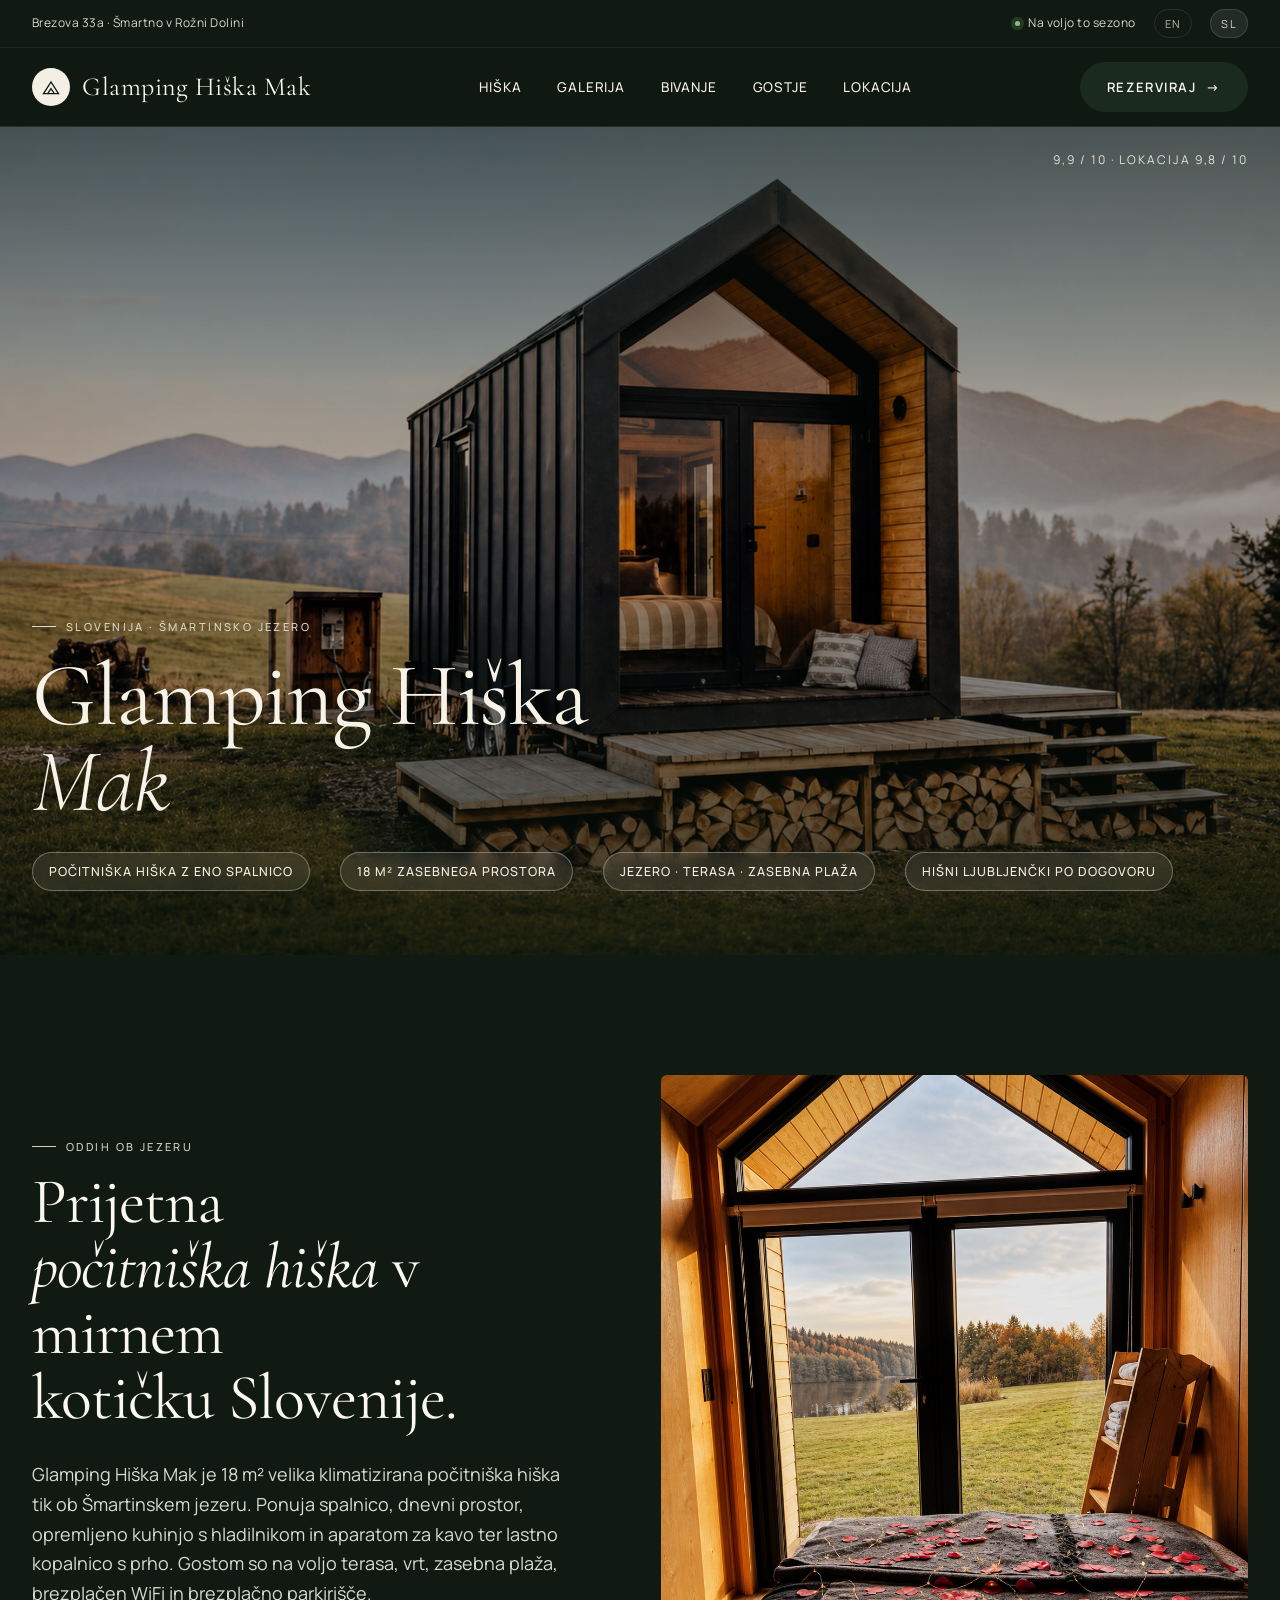
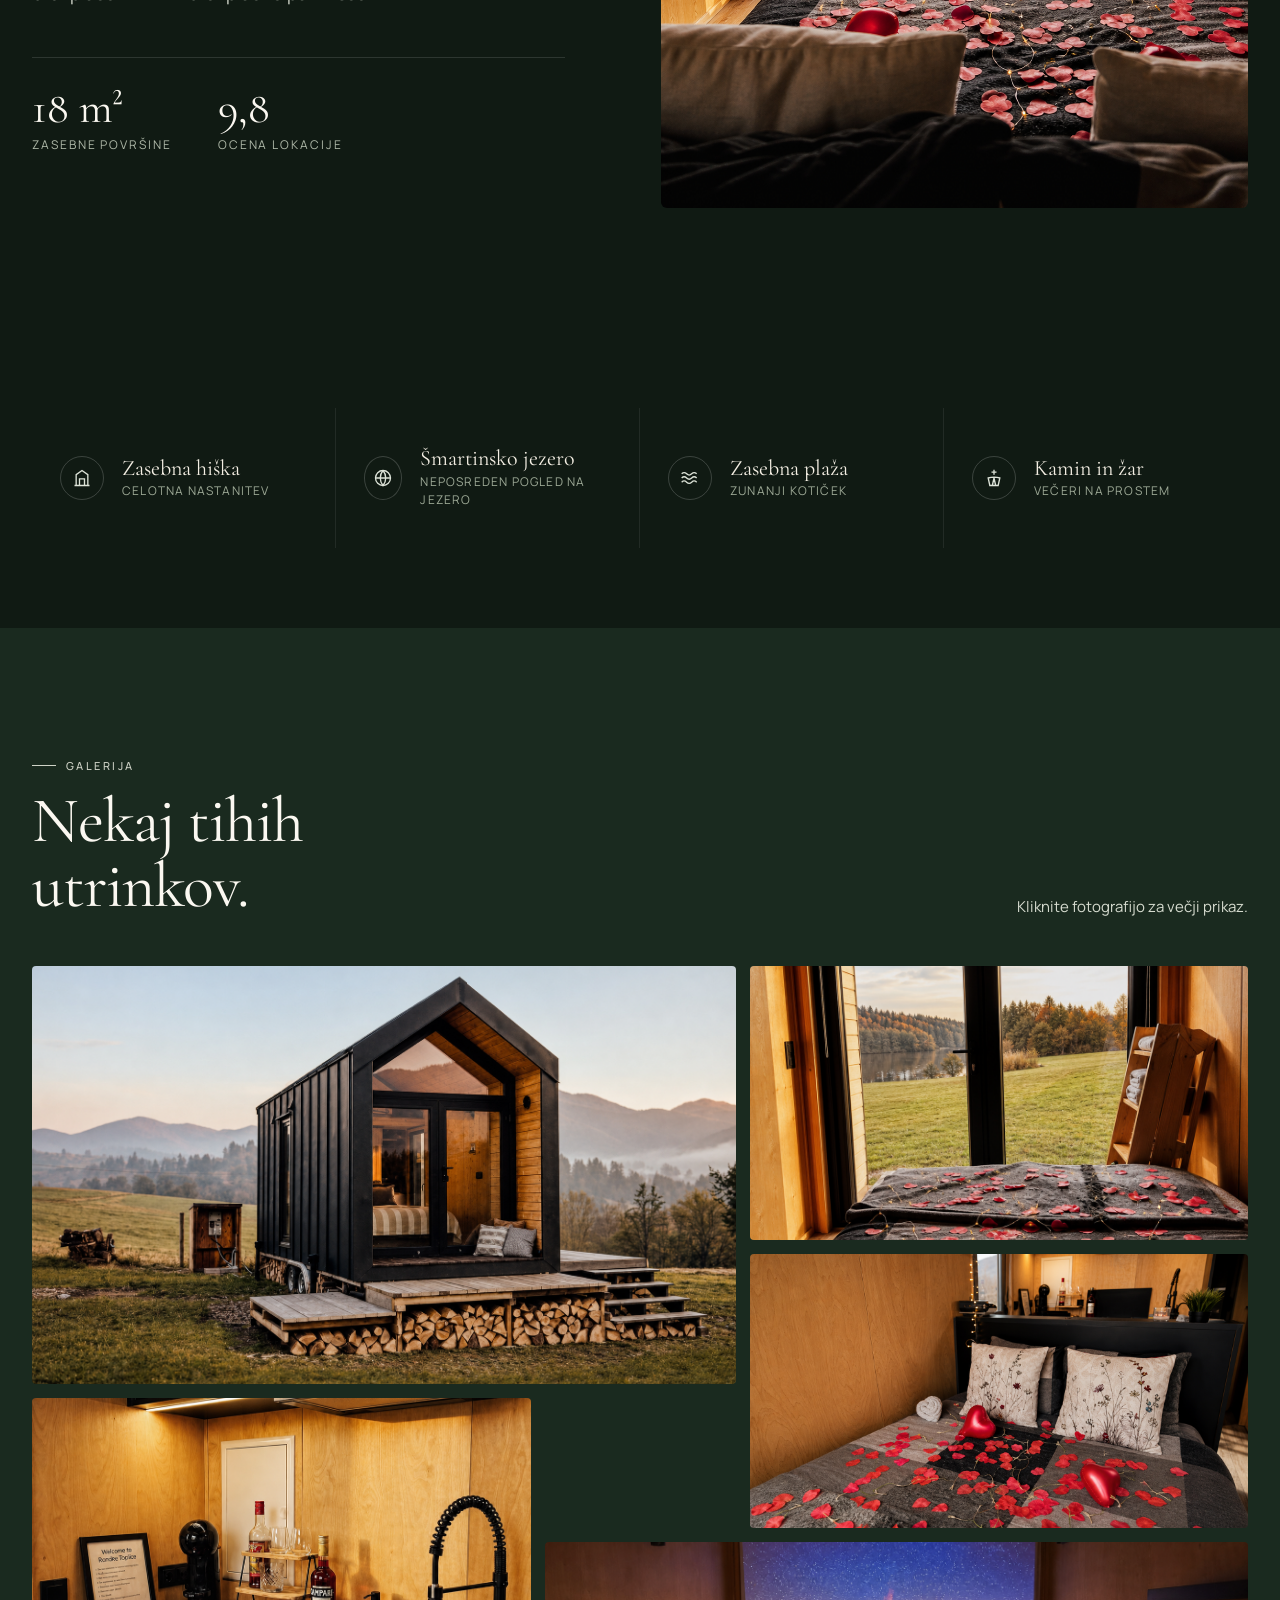
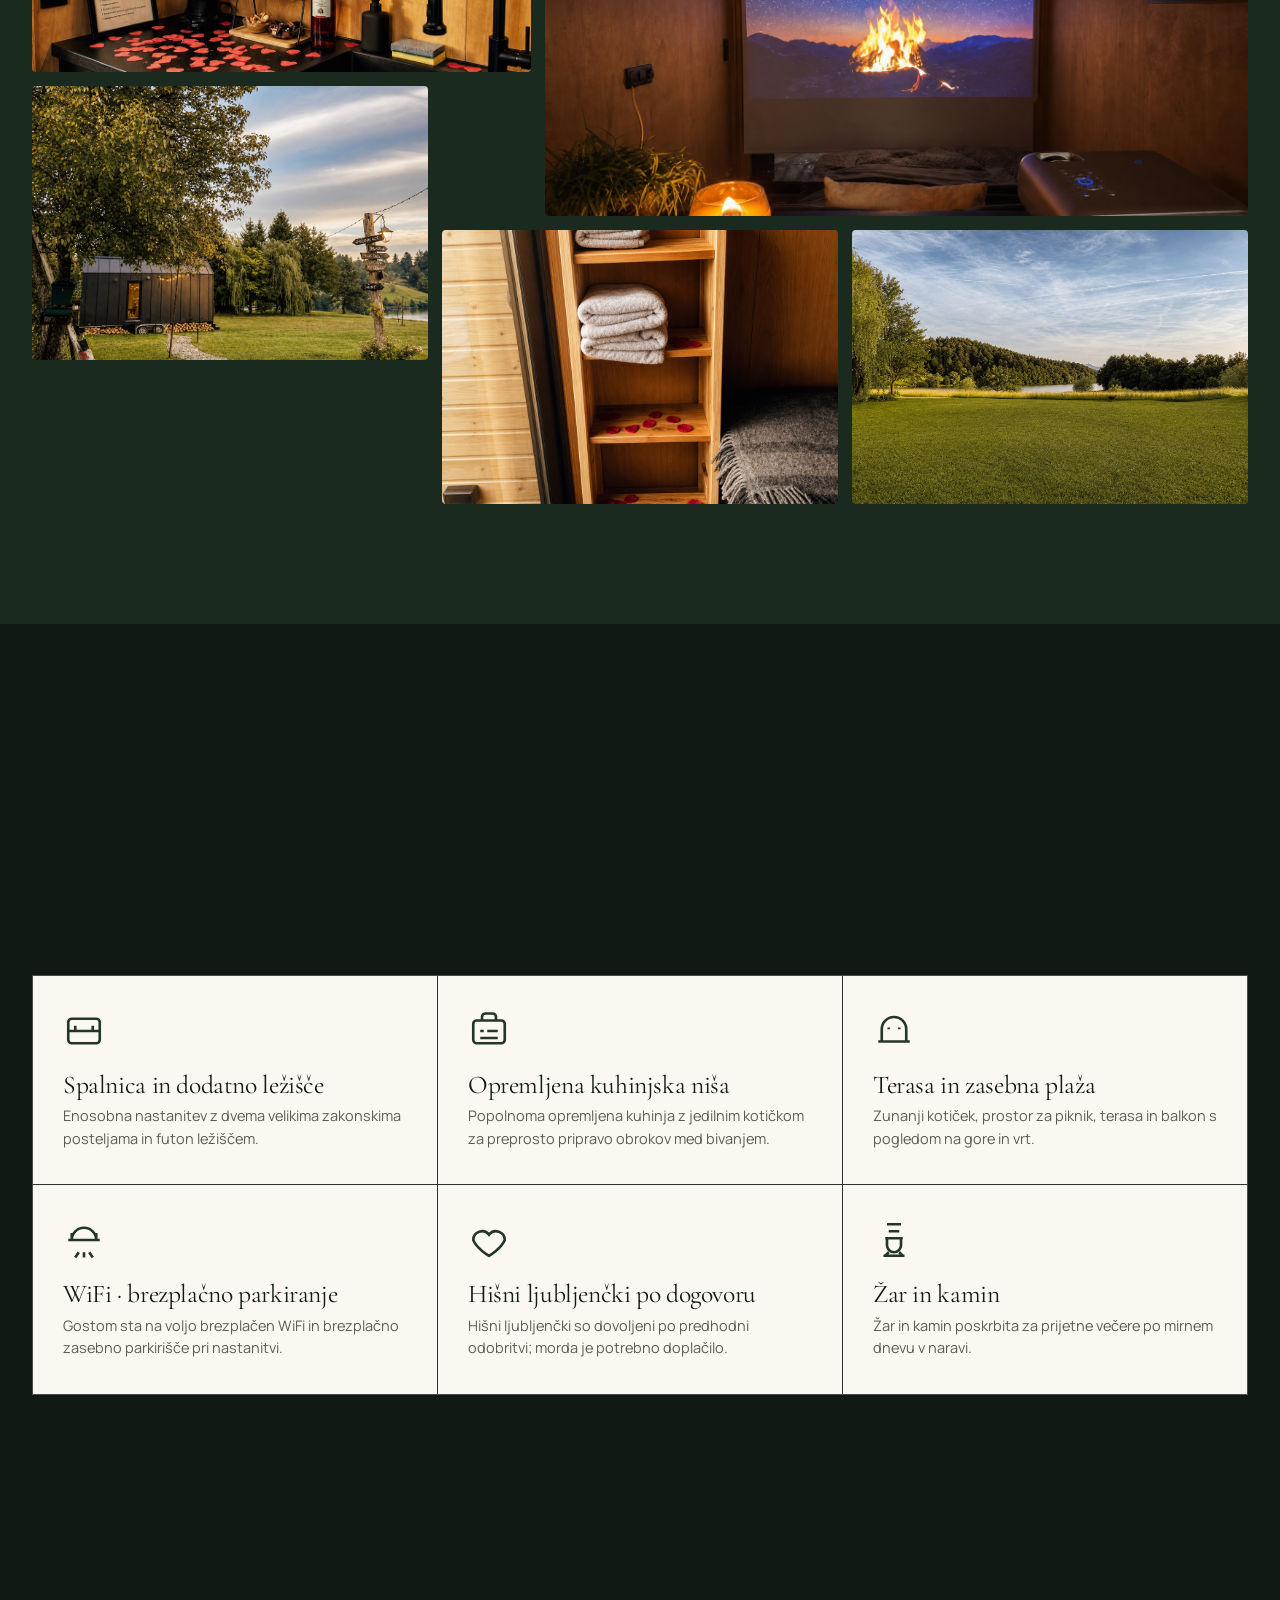
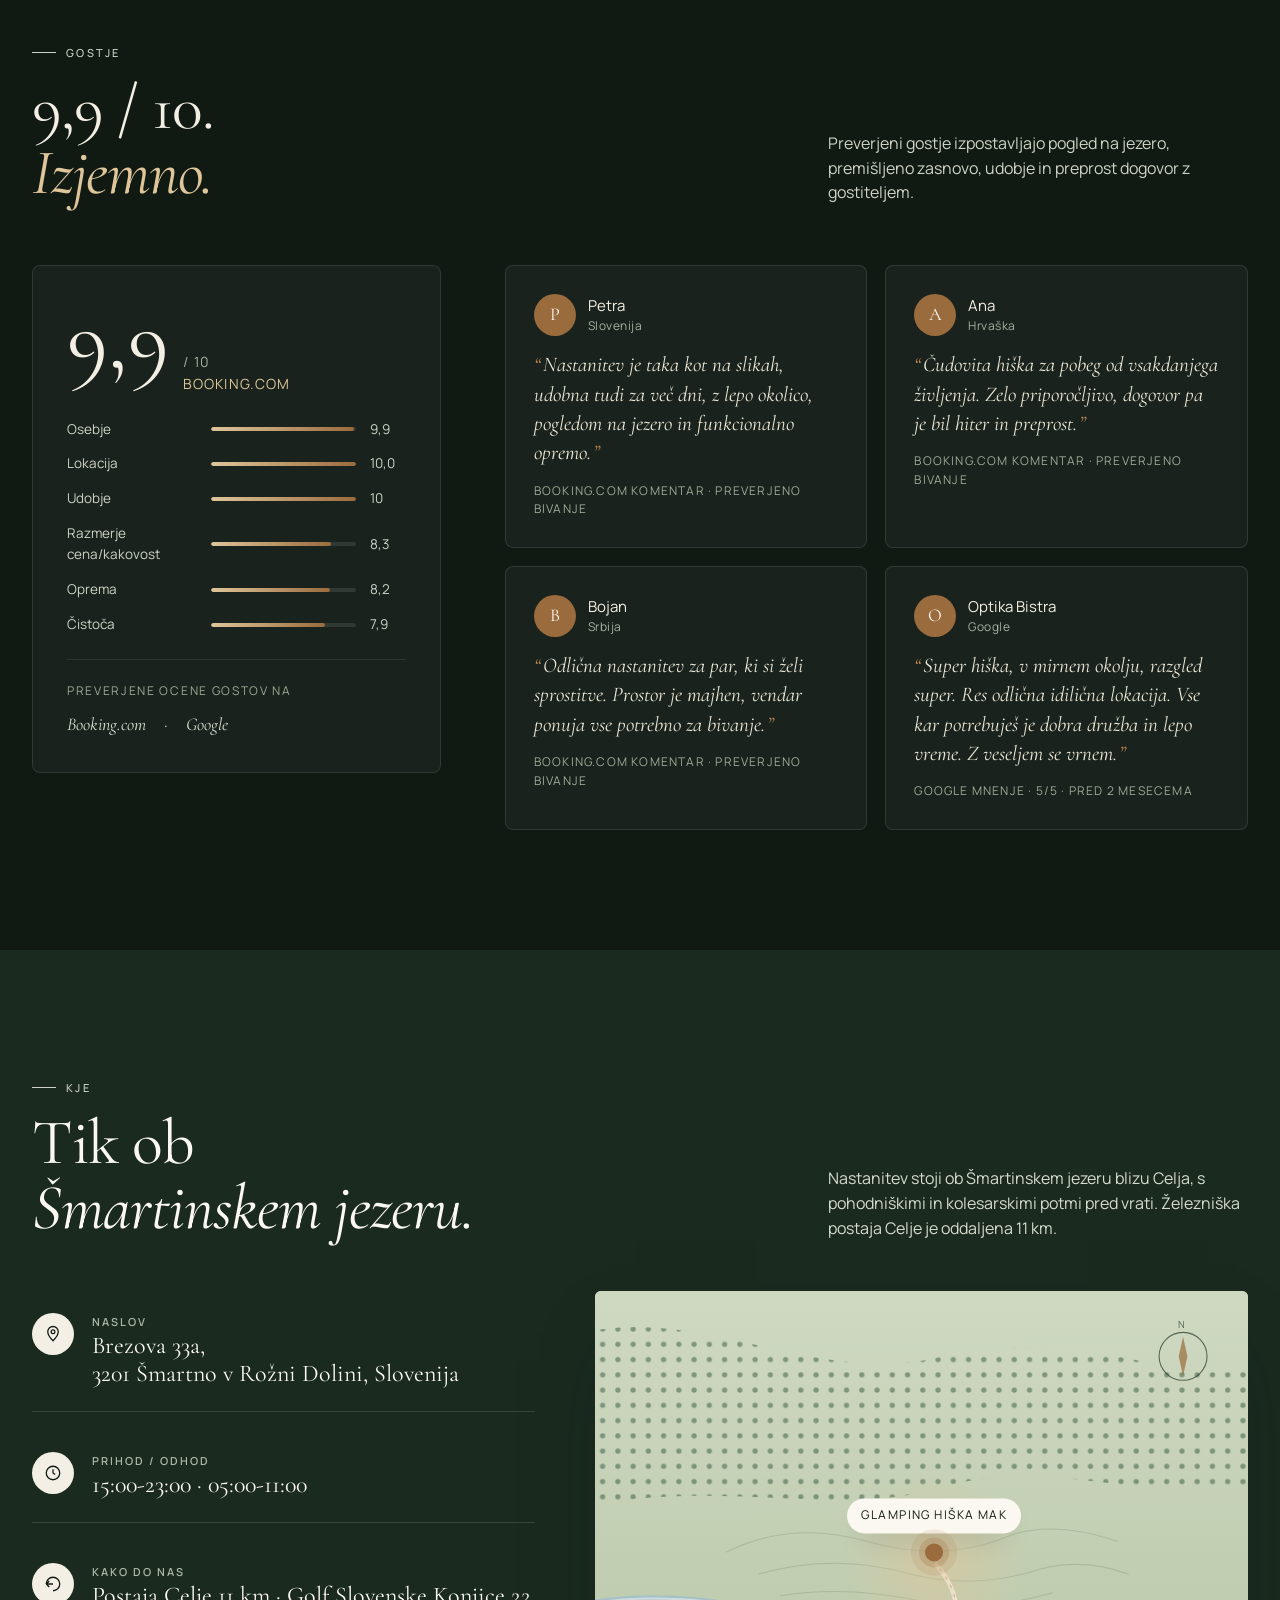
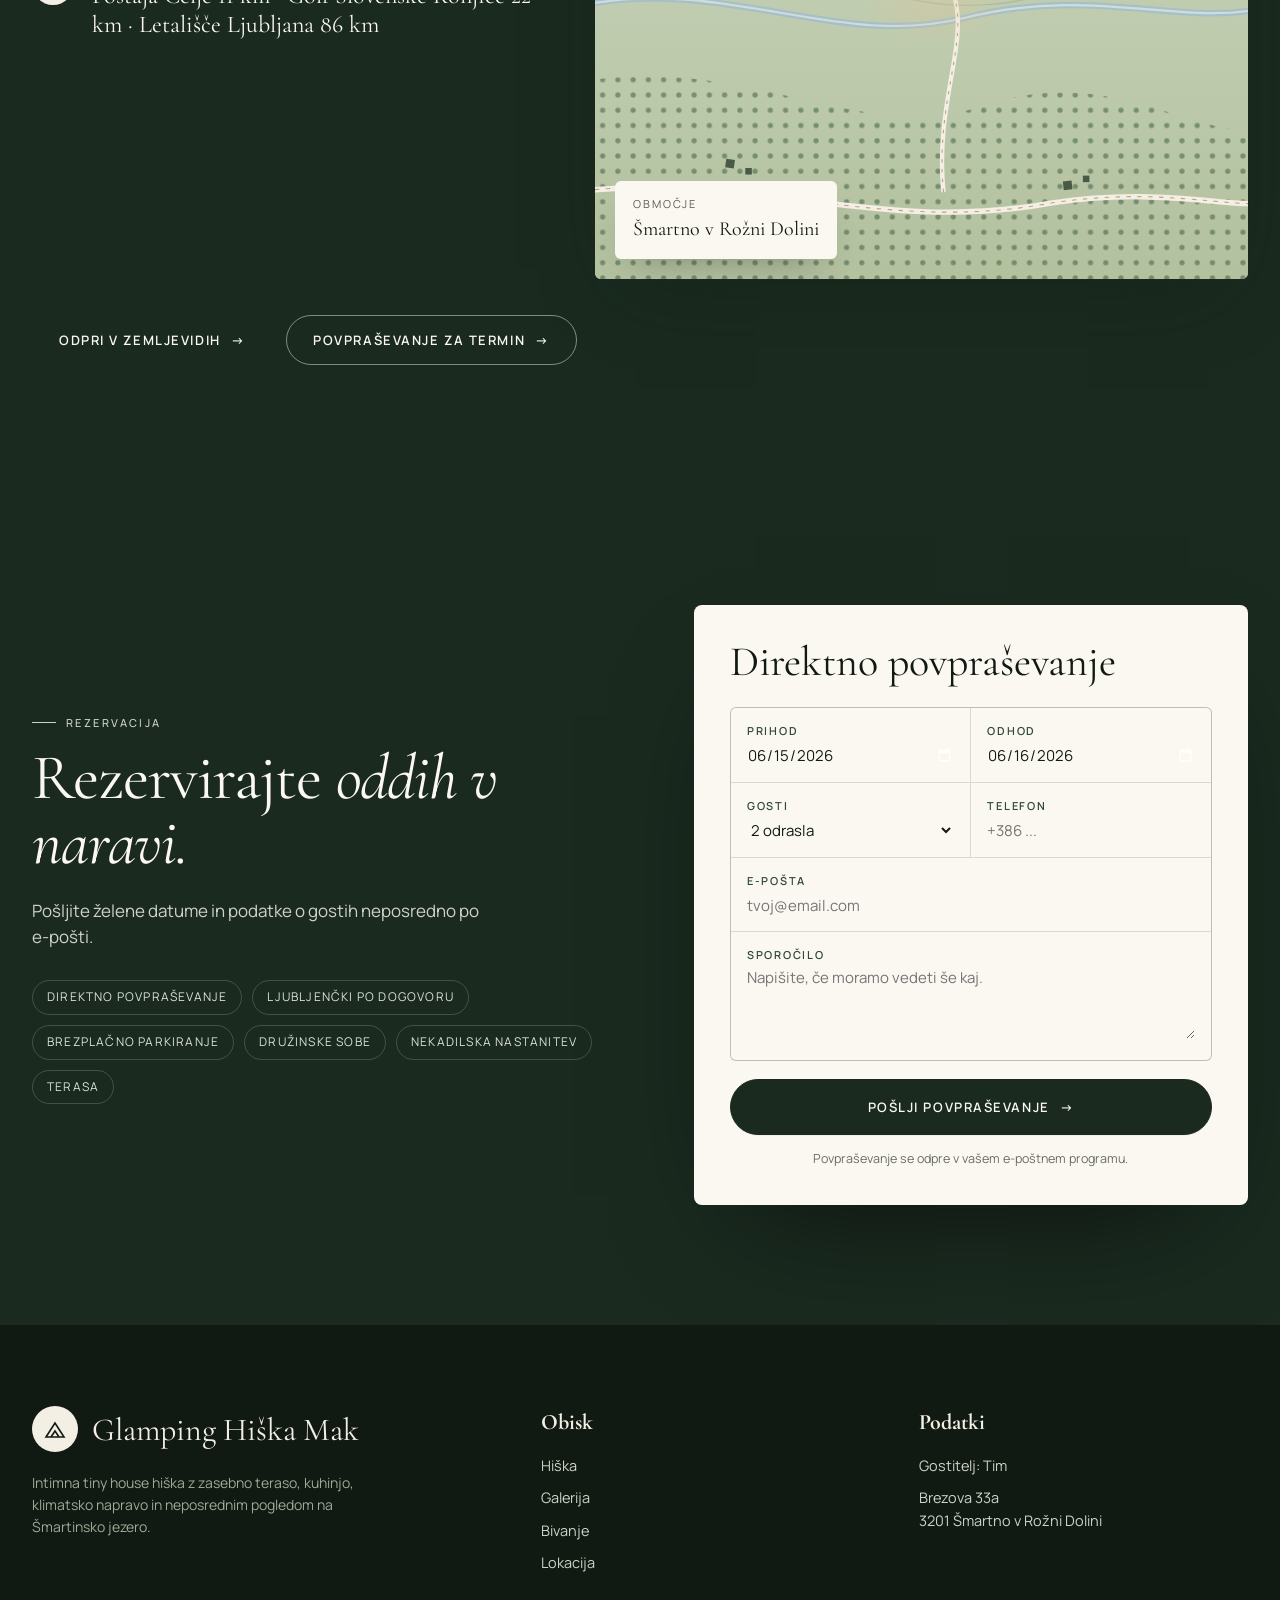
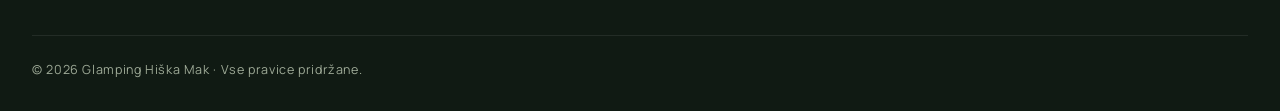
==== Spletna stran/Hiška/sl.html @ 109f918d "Add files via upload" ====
<!doctype html>
<html lang="sl">
<head>
<meta charset="utf-8" />
<meta name="viewport" content="width=device-width, initial-scale=1" />
<title>Glamping Hiška Mak | Glamping ob Šmartinskem jezeru</title>
<meta name="description" content="Glamping Hiška Mak je 18 m² počitniška hiška ob Šmartinskem jezeru z zasebno plažo, teraso, kuhinjo, klimatsko napravo, brezplačnim WiFi in parkiriščem." />
<meta name="robots" content="index, follow" />
<meta name="theme-color" content="#1a2a1f" />
<meta property="og:type" content="website" />
<meta property="og:site_name" content="Glamping Hiška Mak" />
<meta property="og:title" content="Glamping Hiška Mak | Ob Šmartinskem jezeru" />
<meta property="og:description" content="18 m² tiny house z zasebno plažo, teraso in pogledom na Šmartinsko jezero." />
<meta property="og:url" content="./sl.html" />
<meta property="og:image" content="./images/image-01-enhanced.png" />
<meta property="og:image:alt" content="Zunanjost nastanitve Glamping Hiška Mak" />
<meta property="og:locale" content="sl_SI" />
<meta property="og:locale:alternate" content="en_US" />
<meta name="twitter:card" content="summary_large_image" />
<meta name="twitter:title" content="Glamping Hiška Mak | Ob Šmartinskem jezeru" />
<meta name="twitter:description" content="Tiny house ob jezeru z zasebno plažo, teraso, brezplačnim WiFi in parkiriščem." />
<meta name="twitter:image" content="./images/image-01-enhanced.png" />
<link rel="canonical" href="./sl.html" />
<link rel="alternate" hreflang="en" href="./index.html" />
<link rel="alternate" hreflang="sl" href="./sl.html" />
<link rel="alternate" hreflang="x-default" href="./index.html" />
<script type="application/ld+json">
{
  "@context": "https://schema.org",
  "@type": "LodgingBusiness",
  "name": "Glamping Hiška Mak",
  "description": "18 m2 velika tiny house nastanitev ob Šmartinskem jezeru z eno spalnico, lastno kopalnico, kuhinjo, teraso, zasebno plažo, klimatsko napravo, brezplačnim WiFi in parkiriščem.",
  "url": "./sl.html",
  "image": "./images/image-01-enhanced.png",
  
  
  "address": {
    "@type": "PostalAddress",
    "streetAddress": "Brezova 33a",
    "postalCode": "3201",
    "addressLocality": "Šmartno v Rožni Dolini",
    "addressCountry": "SI"
  },
  "amenityFeature": [
    { "@type": "LocationFeatureSpecification", "name": "Brezplačen WiFi", "value": true },
    { "@type": "LocationFeatureSpecification", "name": "Brezplačno zasebno parkirišče", "value": true },
    { "@type": "LocationFeatureSpecification", "name": "Zasebna plaža", "value": true },
    { "@type": "LocationFeatureSpecification", "name": "Klimatska naprava", "value": true },
    { "@type": "LocationFeatureSpecification", "name": "Hišni ljubljenčki po predhodni odobritvi", "value": true },
    { "@type": "LocationFeatureSpecification", "name": "Nekadilska nastanitev", "value": true },
    { "@type": "LocationFeatureSpecification", "name": "Kuhinja", "value": true }
  ],
  "aggregateRating": {
    "@type": "AggregateRating",
    "ratingValue": "9.9",
    "bestRating": "10",
    "worstRating": "1"
  }
}
</script>
<link rel="preconnect" href="https://fonts.googleapis.com">
<link rel="preconnect" href="https://fonts.gstatic.com" crossorigin>
<link href="https://fonts.googleapis.com/css2?family=Cormorant+Garamond:ital,wght@0,300;0,400;0,500;0,600;1,400&family=Manrope:wght@300;400;500;600;700&display=swap" rel="stylesheet">
<link rel="stylesheet" href="style.css" />
</head>
<body>

<div class="topbar">
  <div class="wrap">
    <div style="display:flex;gap:24px;align-items:center;flex-wrap:wrap"><span>Brezova 33a · Šmartno v Rožni Dolini</span></div><div style="display:flex;gap:18px;align-items:center;flex-wrap:wrap">
      <span style="display:inline-flex;gap:8px;align-items:center"><span class="dot"></span> Na voljo to sezono</span>
      <a class="lang-switch" href="index.html" hreflang="en">EN</a>
      <a class="lang-switch active" href="sl.html" hreflang="sl">SL</a>
    </div>
  </div>
</div>

<nav class="main">
  <div class="wrap">
    <a class="logo" href="#">
      <span class="mark">
        <svg viewBox="0 0 24 24" fill="none" stroke="currentColor" stroke-width="1.6"><path d="M3 20 L12 6 L21 20 Z M8 20 L12 14 L16 20" /></svg>
      </span>
      Glamping Hiška Mak
    </a>
    <div class="navlinks">
      <a href="#about">Hiška</a>
      <a href="#gallery">Galerija</a>
      <a href="#amenities">Bivanje</a>
      <a href="#reviews">Gostje</a>
      <a href="#location">Lokacija</a>
    </div>
    <div class="nav-actions">
      <div class="nav-lang" aria-label="Jezik">
        <a href="index.html" hreflang="en">EN</a>
        <a class="active" href="sl.html" hreflang="sl">SL</a>
      </div>
      <a href="#reserve" class="btn">Rezerviraj <span class="arrow">→</span></a>
    </div>
  </div>
</nav>

<header class="hero">
  <img class="bg" src="images/image-01-enhanced.png" alt="Zunanjost nastanitve Glamping Hiška Mak" />
  <div class="ticker">
    <span>9,9 / 10 · Lokacija 9,8 / 10</span>
  </div>
  <div class="wrap">
    <div class="eyebrow" style="color:#dfd9c7">Slovenija · Šmartinsko jezero</div>
    <h1 style="margin-top:18px"><em>Glamping Hiška</em><span>Mak</span></h1>
    <div class="meta">
      <span class="pill">Počitniška hiška z eno spalnico</span>
      <span class="pill">18 m² zasebnega prostora</span>
      <span class="pill">Jezero · terasa · zasebna plaža</span>
      <span class="pill">Hišni ljubljenčki po dogovoru</span>
    </div>
  </div>
</header>

<section id="about" class="intro">
  <div class="wrap intro-grid">
    <div class="reveal">
      <div class="eyebrow">Oddih ob jezeru</div>
      <h2 style="margin-top:14px">Prijetna<br/><em style="font-style:italic">počitniška hiška</em> v mirnem<br/>kotičku Slovenije.</h2>
      <p class="lede">
        Glamping Hiška Mak je 18 m² velika klimatizirana počitniška hiška tik ob Šmartinskem jezeru. Ponuja spalnico, dnevni prostor, opremljeno kuhinjo s hladilnikom in aparatom za kavo ter lastno kopalnico s prho. Gostom so na voljo terasa, vrt, zasebna plaža, brezplačen WiFi in brezplačno parkirišče.
      </p>
      <div class="stats">
        <div class="stat"><div class="n">18 m²</div><div class="l">Zasebne površine</div></div>
        <div class="stat"><div class="n">9,8</div><div class="l">Ocena lokacije</div></div>
      </div>
    </div>
    <div class="intro-img reveal">
      <img src="images/image-07-enhanced.png" alt="Pogled na Šmartinsko jezero iz hiške" />
    </div>
  </div>
</section>

<section class="strip tight">
  <div class="wrap">
    <div class="item">
      <div class="ico"><svg viewBox="0 0 24 24" fill="none" stroke="currentColor" stroke-width="1.6"><path d="M3 21h18M5 21V8l7-5 7 5v13M9 21V13h6v8"/></svg></div>
      <div><div class="t">Zasebna hiška</div><div class="s">Celotna nastanitev</div></div>
    </div>
    <div class="item">
      <div class="ico"><svg viewBox="0 0 24 24" fill="none" stroke="currentColor" stroke-width="1.6"><circle cx="12" cy="12" r="9"/><path d="M3 12 H21 M12 3 a14 14 0 0 1 0 18 a14 14 0 0 1 0 -18"/></svg></div>
      <div><div class="t">Šmartinsko jezero</div><div class="s">Neposreden pogled na jezero</div></div>
    </div>
    <div class="item">
      <div class="ico"><svg viewBox="0 0 24 24" fill="none" stroke="currentColor" stroke-width="1.6"><path d="M2 17c2-2 4-2 6 0s4 2 6 0 4-2 6 0"/><path d="M2 12c2-2 4-2 6 0s4 2 6 0 4-2 6 0"/><path d="M2 7c2-2 4-2 6 0s4 2 6 0 4-2 6 0"/></svg></div>
      <div><div class="t">Zasebna plaža</div><div class="s">Zunanji kotiček</div></div>
    </div>
    <div class="item">
      <div class="ico"><svg viewBox="0 0 24 24" fill="none" stroke="currentColor" stroke-width="1.6"><path d="M12 2v6M9 5h6M5 12s3-1 7-1 7 1 7 1l-2 9H7L5 12zM10 21l2-9 2 9"/></svg></div>
      <div><div class="t">Kamin in žar</div><div class="s">Večeri na prostem</div></div>
    </div>
  </div>
</section>

<section id="gallery" class="gallery">
  <div class="wrap">
    <div class="gallery-head reveal">
      <div>
        <div class="eyebrow">Galerija</div>
        <h2 style="margin-top:14px">Nekaj tihih<br/>utrinkov.</h2>
      </div>
      <p style="max-width:36ch;color:#4a4d44;font-size:15px">Kliknite fotografijo za večji prikaz.</p>
    </div>
    <div class="grid" id="grid"></div>
  </div>
</section>

<section id="amenities" class="amen">
  <div class="wrap">
    <div class="reveal" style="display:flex;justify-content:space-between;align-items:flex-end;gap:30px;flex-wrap:wrap">
      <div>
        <div class="eyebrow">Bivanje</div>
        <h2 style="margin-top:14px">Vse za udobno,<br/><em style="font-style:italic">samostojno bivanje.</em></h2>
      </div>
      <p style="max-width:38ch;color:#4a4d44">Zasebna 18 m² tiny house hiška s spalnico, kopalnico, kuhinjo in teraso za miren oddih ob jezeru.</p>
    </div>
    <div class="amen-grid reveal">
      <div class="amen-cell">
        <div class="ic"><svg viewBox="0 0 24 24" fill="none" stroke="currentColor" stroke-width="1.5"><path d="M3 12h18M3 12V7a2 2 0 0 1 2-2h14a2 2 0 0 1 2 2v5M3 12v5a2 2 0 0 0 2 2h14a2 2 0 0 0 2-2v-5M7 12V9M17 12V9"/></svg></div>
        <h3>Spalnica in dodatno ležišče</h3>
        <p>Enosobna nastanitev z dvema velikima zakonskima posteljama in futon ležiščem.</p>
      </div>
      <div class="amen-cell">
        <div class="ic"><svg viewBox="0 0 24 24" fill="none" stroke="currentColor" stroke-width="1.5"><rect x="3" y="6" width="18" height="13" rx="2"/><path d="M8 6V4a2 2 0 0 1 2-2h4a2 2 0 0 1 2 2v2M7 12h2M11 12h6M7 16h10"/></svg></div>
        <h3>Opremljena kuhinjska niša</h3>
        <p>Popolnoma opremljena kuhinja z jedilnim kotičkom za preprosto pripravo obrokov med bivanjem.</p>
      </div>
      <div class="amen-cell">
        <div class="ic"><svg viewBox="0 0 24 24" fill="none" stroke="currentColor" stroke-width="1.5"><path d="M3 18h18M5 18v-7a7 7 0 1 1 14 0v7M9 11v-1M15 11v-1"/></svg></div>
        <h3>Terasa in zasebna plaža</h3>
        <p>Zunanji kotiček, prostor za piknik, terasa in balkon s pogledom na gore in vrt.</p>
      </div>
      <div class="amen-cell">
        <div class="ic"><svg viewBox="0 0 24 24" fill="none" stroke="currentColor" stroke-width="1.5"><path d="M5 12a7 7 0 0 1 14 0M3 12h18M12 19v3M9 19l-2 3M15 19l2 3M5 12V8M19 12V8"/></svg></div>
        <h3>WiFi · brezplačno parkiranje</h3>
        <p>Gostom sta na voljo brezplačen WiFi in brezplačno zasebno parkirišče pri nastanitvi.</p>
      </div>
      <div class="amen-cell">
        <div class="ic"><svg viewBox="0 0 24 24" fill="none" stroke="currentColor" stroke-width="1.5"><path d="M12 21s-7-4-9-9a5 5 0 0 1 9-3 5 5 0 0 1 9 3c-2 5-9 9-9 9z"/></svg></div>
        <h3>Hišni ljubljenčki po dogovoru</h3>
        <p>Hišni ljubljenčki so dovoljeni po predhodni odobritvi; morda je potrebno doplačilo.</p>
      </div>
      <div class="amen-cell">
        <div class="ic"><svg viewBox="0 0 24 24" fill="none" stroke="currentColor" stroke-width="1.5"><path d="M8 3h8M9 7h6M7 11h10M8 11v4a4 4 0 0 0 8 0v-4M6 21h12M9 19l-2 2M15 19l2 2"/></svg></div>
        <h3>Žar in kamin</h3>
        <p>Žar in kamin poskrbita za prijetne večere po mirnem dnevu v naravi.</p>
      </div>
    </div>
  </div>
</section>

<section id="reviews" class="reviews">
  <div class="wrap">
    <div class="reveal" style="display:flex;justify-content:space-between;align-items:flex-end;gap:30px;flex-wrap:wrap">
      <div>
        <div class="eyebrow" style="color:#cfd3c7">Gostje</div>
        <h2 style="margin-top:14px;color:#f4efe4">9,9 / 10.<br/><em style="font-style:italic;color:#dfc59a">Izjemno.</em></h2>
      </div>
      <p style="max-width:42ch;color:#cfd3c7">Preverjeni gostje izpostavljajo pogled na jezero, premišljeno zasnovo, udobje in preprost dogovor z gostiteljem.</p>
    </div>

    <div class="ratings">
      <div class="rating-card reveal">
        <div class="rating-big">
          <div class="num">9,9</div>
          <div class="out">/ 10<br/><span style="color:#dfc59a;letter-spacing:.08em">Booking.com</span></div>
        </div>
        <div style="margin-top:24px">
          <div class="rating-row"><span>Osebje</span><div class="bar"><i style="background:linear-gradient(90deg,#dfc59a,#9a6b3d);width:99%"></i></div><span>9,9</span></div>
          <div class="rating-row"><span>Lokacija</span><div class="bar"><i style="width:100%"></i></div><span>10,0</span></div>
          <div class="rating-row"><span>Udobje</span><div class="bar"><i style="width:100%"></i></div><span>10</span></div>
          <div class="rating-row"><span>Razmerje cena/kakovost</span><div class="bar"><i style="width:83%"></i></div><span>8,3</span></div>
          <div class="rating-row"><span>Oprema</span><div class="bar"><i style="width:82%"></i></div><span>8,2</span></div>
          <div class="rating-row"><span>Čistoča</span><div class="bar"><i style="width:79%"></i></div><span>7,9</span></div>
        </div>
        <div class="src">
          Preverjene ocene gostov na
          <div class="logos"><span>Booking.com</span><span>·</span><span>Google</span></div>
        </div>
      </div>

      <div class="review-cards" id="reviewCards"></div>
    </div>
  </div>
</section>

<section id="location" class="location">
  <div class="wrap">
    <div class="reveal" style="display:flex;justify-content:space-between;align-items:flex-end;gap:30px;flex-wrap:wrap">
      <div>
        <div class="eyebrow">Kje</div>
        <h2 style="margin-top:14px">Tik ob<br/><em style="font-style:italic">Šmartinskem jezeru.</em></h2>
      </div>
      <p style="max-width:42ch;color:#4a4d44">Nastanitev stoji ob Šmartinskem jezeru blizu Celja, s pohodniškimi in kolesarskimi potmi pred vrati. Železniška postaja Celje je oddaljena 11 km.</p>
    </div>

    <div class="loc-grid">
      <div class="loc-info reveal">
        <div class="row">
          <div class="ic"><svg viewBox="0 0 24 24" fill="none" stroke="currentColor" stroke-width="1.7"><path d="M12 21s-7-7-7-12a7 7 0 1 1 14 0c0 5-7 12-7 12z"/><circle cx="12" cy="9" r="2.5"/></svg></div>
          <div><div class="lbl">Naslov</div><div class="val">Brezova 33a,<br/>3201 Šmartno v Rožni Dolini, Slovenija</div></div>
        </div>
        <div class="row">
          <div class="ic"><svg viewBox="0 0 24 24" fill="none" stroke="currentColor" stroke-width="1.7"><circle cx="12" cy="12" r="9"/><path d="M12 7v5l3 2"/></svg></div>
          <div><div class="lbl">Prihod / odhod</div><div class="val">15:00-23:00 · 05:00-11:00</div></div>
        </div>
        <div class="row">
          <div class="ic"><svg viewBox="0 0 24 24" fill="none" stroke="currentColor" stroke-width="1.7"><path d="M3 12c0-5 4-9 9-9s9 4 9 9-4 9-9 9"/><path d="M3 12h9M3 12l4-4M3 12l4 4"/></svg></div>
          <div><div class="lbl">Kako do nas</div><div class="val">Postaja Celje 11 km · Golf Slovenske Konjice 22 km · Letališče Ljubljana 86 km</div></div>
        </div>
      </div>

      <div class="map reveal" id="map">
        <svg viewBox="0 0 600 540" preserveAspectRatio="xMidYMid slice">
          <defs>
            <linearGradient id="meadow" x1="0" x2="0" y1="0" y2="1">
              <stop offset="0%" stop-color="#cfd9c2"/>
              <stop offset="100%" stop-color="#b3c19f"/>
            </linearGradient>
            <pattern id="trees" width="14" height="14" patternUnits="userSpaceOnUse">
              <circle cx="7" cy="7" r="2.4" fill="#3d6045" opacity=".55"/>
            </pattern>
            <radialGradient id="glow" cx="50%" cy="50%" r="50%">
              <stop offset="0%" stop-color="#dfc59a" stop-opacity=".6"/>
              <stop offset="100%" stop-color="#dfc59a" stop-opacity="0"/>
            </radialGradient>
          </defs>
          <rect width="600" height="540" fill="url(#meadow)"/>
          <path d="M-20,40 C100,10 200,90 320,60 C440,30 540,90 620,70 L620,180 C520,200 420,150 320,180 C220,210 120,170 -20,200 Z" fill="url(#trees)"/>
          <path d="M-20,360 C140,330 240,420 360,380 C480,340 560,420 620,400 L620,560 L-20,560 Z" fill="url(#trees)"/>
          <path d="M-20,290 C120,260 220,330 340,300 C460,270 540,310 620,290" stroke="#9bbbd1" stroke-width="6" fill="none" opacity=".7"/>
          <path d="M-20,290 C120,260 220,330 340,300 C460,270 540,310 620,290" stroke="#cfdcde" stroke-width="2" fill="none"/>
          <g stroke="#3d6045" fill="none" opacity=".18" stroke-width="1">
            <path d="M120 240 q60 -30 130 -10 q70 20 130 -5 q40 -15 100 5"/>
            <path d="M150 260 q70 -20 140 0 q60 15 120 -5 q40 -10 80 5"/>
            <path d="M170 280 q60 -10 130 5 q60 10 120 -8"/>
          </g>
          <path d="M-20,460 C140,440 260,500 420,470 C520,455 580,475 620,470" stroke="#f4efe4" stroke-width="5" fill="none"/>
          <path d="M-20,460 C140,440 260,500 420,470 C520,455 580,475 620,470" stroke="#9a6b3d" stroke-width="1" stroke-dasharray="4 6" fill="none" opacity=".6"/>
          <path d="M320 460 C310 360 360 300 312 250" stroke="#f4efe4" stroke-width="4" fill="none"/>
          <path d="M320 460 C310 360 360 300 312 250" stroke="#9a6b3d" stroke-width="1" stroke-dasharray="3 6" fill="none" opacity=".6"/>
          <g fill="#243627" opacity=".75">
            <rect x="120" y="430" width="8" height="8" transform="rotate(8 124 434)"/>
            <rect x="138" y="438" width="6" height="6"/>
            <rect x="430" y="450" width="8" height="8" transform="rotate(-6 434 454)"/>
            <rect x="448" y="445" width="6" height="6"/>
          </g>
          <circle cx="312" cy="248" r="80" fill="url(#glow)"/>
          <g transform="translate(540,60)" fill="#243627" opacity=".7">
            <circle r="22" fill="none" stroke="#243627" stroke-width="1"/>
            <path d="M0 -18 L4 0 L0 18 L-4 0 Z" fill="#9a6b3d"/>
            <text x="0" y="-26" text-anchor="middle" font-family="Manrope" font-size="9" letter-spacing="2">N</text>
          </g>
        </svg>
        <div class="pin">
          <div class="tag">Glamping Hiška Mak</div>
          <div class="dot"></div>
        </div>
        <div class="legend">
          <div style="font-size:11px;letter-spacing:.18em;text-transform:uppercase;color:#5a5d52">Območje</div>
          <div class="k">Šmartno v Rožni Dolini</div>
        </div>
      </div>
    </div>

    <div style="margin-top:36px;display:flex;gap:14px;flex-wrap:wrap">
      <a class="btn" href="https://maps.google.com/?q=Brezova%2033a%203201%20Smartno%20v%20Rozni%20Dolini" target="_blank" rel="noopener">Odpri v zemljevidih <span class="arrow">→</span></a>
      <a class="btn ghost" href="#reserve">Povpraševanje za termin <span class="arrow">→</span></a>
    </div>
  </div>
</section>

<section id="reserve" class="reserve">
  <div class="wrap reserve-grid">
    <div class="reveal">
      <div class="eyebrow" style="color:#cfd3c7">Rezervacija</div>
      <h2 style="margin-top:14px"><em>Rezervirajte</em> oddih v naravi.</h2>
      <p class="sub">Pošljite želene datume in podatke o gostih neposredno po e-pošti.</p>
      <div class="res-tags">
        <span>Direktno povpraševanje</span>
        <span>Ljubljenčki po dogovoru</span>
        <span>Brezplačno parkiranje</span>
        <span>Družinske sobe</span>
        <span>Nekadilska nastanitev</span>
        <span>Terasa</span>
      </div>
    </div>
    <form class="res-form reveal" novalidate>
      <div class="top">
        <div class="price">Direktno povpraševanje</div>
      </div>
      <div class="fields">
        <div class="field"><label>Prihod</label><input name="arrival" type="date" required value="2026-06-15"/></div>
        <div class="field"><label>Odhod</label><input name="departure" type="date" required value="2026-06-16"/></div>
        <div class="field"><label>Gosti</label>
          <select name="guests">
            <option>2 odrasla</option>
            <option>2 odrasla · 1 otrok</option>
            <option>2 odrasla · 2 otroka</option>
            <option>1 odrasel</option>
          </select>
        </div>
        <div class="field"><label>Telefon</label><input name="phone" type="tel" placeholder="+386 ..."/></div>
        <div class="field full"><label>E-pošta</label><input name="email" type="email" placeholder="tvoj@email.com" required/></div>
        <div class="field full"><label>Sporočilo</label><textarea name="message" rows="3" placeholder="Napišite, če moramo vedeti še kaj."></textarea></div>
      </div>
      <button class="btn lg" type="submit">Pošlji povpraševanje <span class="arrow">→</span></button>
      <div class="note">Povpraševanje se odpre v vašem e-poštnem programu.</div>
    </form>
  </div>
</section>

<footer>
  <div class="wrap">
    <div class="foot-grid">
      <div>
        <div class="brand">
          <span class="mark"><svg viewBox="0 0 24 24" fill="none" stroke="currentColor" stroke-width="1.6"><path d="M3 20 L12 6 L21 20 Z M8 20 L12 14 L16 20"/></svg></span>
          Glamping Hiška Mak
        </div>
        <p class="sig">Intimna tiny house hiška z zasebno teraso, kuhinjo, klimatsko napravo in neposrednim pogledom na Šmartinsko jezero.</p>
      </div>
      <div>
        <h4>Obisk</h4>
        <ul>
          <li><a href="#about">Hiška</a></li>
          <li><a href="#gallery">Galerija</a></li>
          <li><a href="#amenities">Bivanje</a></li>
          <li><a href="#location">Lokacija</a></li>
        </ul>
      </div>
      <div>
        <h4>Podatki</h4><ul><li>Gostitelj: Tim</li><li>Brezova 33a<br/>3201 Šmartno v Rožni Dolini</li></ul>
      </div>
    </div>
    <div class="foot-bot">
      <span>© 2026 Glamping Hiška Mak · Vse pravice pridržane.</span>
    </div>
  </div>
</footer>

<div class="lb" id="lb" role="dialog" aria-modal="true">
  <div class="lb-inner">
    <button class="lb-close" aria-label="Zapri">✕</button>
    <button class="lb-nav prev" aria-label="Prejšnja">‹</button>
    <button class="lb-nav next" aria-label="Naslednja">›</button>
    <img id="lbImg" src="" alt=""/>
    <div class="lb-counter" id="lbCounter">01 / 08</div>
  </div>
</div>

<script src="script.js"></script>
</body>
</html>
---- Spletna stran/Hiška/style.css ----
:root{
  --moss-900:#101a13;
  --moss-800:#1a2a1f;
  --moss-700:#243627;
  --moss-600:#2f4a35;
  --moss-500:#3d6045;
  --moss-300:#7a9684;
  --moss-100:#dde3d8;
  --bone:#f4efe4;
  --bone-50:#fbf8f1;
  --paper:#ece6d6;
  --cedar:#9a6b3d;
  --cedar-soft:#c08a55;
  --ink:#161812;
  --line:rgba(22,24,18,.14);
}
*{box-sizing:border-box}
html,body{margin:0;padding:0}
html{color-scheme:dark}
body{
  font-family:"Manrope",ui-sans-serif,system-ui,sans-serif;
  color:var(--bone);
  background:var(--moss-900);
  -webkit-font-smoothing:antialiased;
  font-size:16px;
  line-height:1.55;
}
.serif{font-family:"Cormorant Garamond",ui-serif,Georgia,serif;font-weight:400;letter-spacing:-.01em}
h1,h2,h3{font-family:"Cormorant Garamond",ui-serif,Georgia,serif;font-weight:400;margin:0;letter-spacing:-.015em;color:var(--bone-50)}
h1{font-size:clamp(48px,7vw,108px);line-height:.95}
h2{font-size:clamp(36px,5vw,68px);line-height:1.02}
h3{font-size:clamp(22px,2vw,28px);line-height:1.15}
p{margin:0}
a{color:inherit;text-decoration:none}
img{display:block;max-width:100%}

.wrap{max-width:1320px;margin:0 auto;padding:0 32px}
.eyebrow{
  font-family:"Manrope";font-size:11px;letter-spacing:.22em;text-transform:uppercase;
  color:#cfd3c7;font-weight:500;display:inline-flex;align-items:center;gap:10px;
}
.eyebrow::before{content:"";width:24px;height:1px;background:currentColor;display:inline-block}

.topbar{
  background:var(--moss-900);color:#d3d8cd;font-size:12px;letter-spacing:.04em;
  padding:9px 0;border-bottom:1px solid rgba(255,255,255,.06);
}
.topbar .wrap{display:flex;justify-content:space-between;align-items:center;gap:24px;flex-wrap:wrap}
.topbar a{display:inline-flex;align-items:center;gap:8px;opacity:.85;transition:opacity .2s}
.topbar a:hover{opacity:1}
.topbar .dot{width:5px;height:5px;border-radius:50%;background:#88c178;box-shadow:0 0 0 4px rgba(136,193,120,.18)}
.topbar .lang-switch{padding:5px 10px;border:1px solid rgba(255,255,255,.12);border-radius:999px;letter-spacing:.12em;text-transform:uppercase;font-size:11px}
.topbar .lang-switch.active{background:rgba(255,255,255,.08);opacity:1}

nav.main{
  position:sticky;top:0;z-index:50;background:rgba(16,26,19,.92);
  backdrop-filter:saturate(140%) blur(10px);-webkit-backdrop-filter:saturate(140%) blur(10px);
  border-bottom:1px solid rgba(255,255,255,.09);
}
nav.main .wrap{display:flex;align-items:center;justify-content:space-between;height:78px;gap:24px}
.logo{display:flex;align-items:center;gap:12px;font-family:"Cormorant Garamond";font-size:26px;letter-spacing:.02em;color:var(--bone-50);white-space:nowrap;flex-shrink:0}
.logo .mark{
  width:38px;height:38px;border-radius:50%;background:var(--bone);color:var(--moss-900);
  display:grid;place-items:center;
}
.logo .mark svg{width:20px;height:20px}
.navlinks{display:flex;gap:36px;font-size:13.5px;letter-spacing:.06em;text-transform:uppercase;font-weight:500;color:var(--bone)}
.navlinks a{position:relative;padding:6px 0;transition:color .2s}
.navlinks a::after{content:"";position:absolute;left:0;bottom:0;height:1px;width:0;background:var(--bone);transition:width .35s ease}
.navlinks a:hover{color:var(--bone-50)}
.navlinks a:hover::after{width:100%}
.nav-actions{display:flex;align-items:center;gap:14px;flex-shrink:0}
.nav-lang{display:none;align-items:center;gap:4px}
.nav-lang a{
  display:inline-flex;align-items:center;justify-content:center;min-width:34px;height:34px;
  border:1px solid rgba(255,255,255,.18);border-radius:999px;font-size:11px;letter-spacing:.12em;
  text-transform:uppercase;font-weight:700;color:var(--bone);background:rgba(255,255,255,.06);
}
.nav-lang a.active{background:var(--bone);border-color:var(--bone);color:var(--moss-900)}

.btn{
  --bg:var(--moss-800);--fg:var(--bone-50);--bd:var(--moss-800);
  position:relative;display:inline-flex;align-items:center;justify-content:center;gap:10px;
  padding:14px 26px;border-radius:999px;background:var(--bg);color:var(--fg);
  border:1px solid var(--bd);font-family:"Manrope";font-size:13px;letter-spacing:.12em;text-transform:uppercase;
  font-weight:600;cursor:pointer;overflow:hidden;isolation:isolate;
  transition:transform .35s cubic-bezier(.2,.7,.2,1), box-shadow .3s, color .3s;
  box-shadow:0 1px 0 rgba(0,0,0,.04);
}
.btn::before{
  content:"";position:absolute;inset:0;border-radius:inherit;background:var(--cedar);
  transform:translateY(101%);transition:transform .45s cubic-bezier(.2,.7,.2,1);z-index:-1;
}
.btn:hover{transform:translateY(-2px);box-shadow:0 14px 28px -16px rgba(28,40,30,.5)}
.btn:hover::before{transform:translateY(0)}
.btn.ghost{--bg:transparent;--fg:var(--moss-900);--bd:var(--moss-800)}
.btn.ghost::before{background:var(--moss-800)}
.btn.ghost:hover{color:var(--bone-50)}
.btn .arrow{transition:transform .35s ease}
.btn:hover .arrow{transform:translateX(4px)}
.btn.lg{padding:18px 34px;font-size:13px}

.hero{position:relative;height:min(92vh,860px);min-height:620px;overflow:hidden;background:#000}
.hero img.bg{
  position:absolute;inset:0;width:100%;height:100%;object-fit:cover;
  transform:scale(1.06);animation:heroZoom 16s ease-out forwards;
  filter:saturate(1.05) brightness(.78);
}
@keyframes heroZoom{to{transform:scale(1)}}
.hero::after{
  content:"";position:absolute;inset:0;
  background:linear-gradient(180deg,rgba(10,20,12,.55) 0%,rgba(10,20,12,.15) 35%,rgba(10,20,12,.0) 55%,rgba(10,20,12,.75) 100%);
}
.hero .wrap{position:relative;z-index:2;height:100%;display:flex;flex-direction:column;justify-content:flex-end;padding-bottom:64px;color:#f5f1e4}
.hero h1{color:#f7f3e9;font-weight:300;font-style:italic}
.hero h1 em{font-style:normal;font-weight:400;display:block}
.hero .meta{display:flex;gap:30px;flex-wrap:wrap;margin-top:28px;align-items:center}
.hero .pill{
  display:inline-flex;align-items:center;gap:8px;padding:9px 16px;border-radius:999px;
  border:1px solid rgba(255,255,255,.3);background:rgba(255,255,255,.08);font-size:12.5px;letter-spacing:.08em;
  backdrop-filter:blur(8px);text-transform:uppercase;font-weight:500;
}
.hero .scroll{position:absolute;left:50%;bottom:22px;transform:translateX(-50%);font-size:11px;letter-spacing:.3em;text-transform:uppercase;color:#cdd2c5;display:flex;flex-direction:column;align-items:center;gap:10px;z-index:2}
.hero .scroll::after{content:"";width:1px;height:36px;background:linear-gradient(180deg,#cdd2c5,transparent);animation:bob 1.8s ease-in-out infinite}
@keyframes bob{0%,100%{transform:translateY(0);opacity:.9}50%{transform:translateY(6px);opacity:.4}}
.hero .ticker{position:absolute;top:24px;right:32px;z-index:2;display:flex;gap:10px;align-items:center;color:#e8e3d3;font-size:12px;letter-spacing:.16em;text-transform:uppercase}
.hero .ticker .stars{color:#e7b870;letter-spacing:1px}

section{padding:120px 0}
section.tight{padding:80px 0}

.intro{background:var(--moss-900)}
.intro-grid{display:grid;grid-template-columns:1fr 1.1fr;gap:96px;align-items:center}
.intro h2{margin-top:14px}
.intro .lede{margin-top:30px;font-size:18px;line-height:1.65;color:#d6dbcf;max-width:48ch}
.intro .stats{display:grid;grid-template-columns:repeat(3,1fr);gap:24px;margin-top:48px;border-top:1px solid rgba(255,255,255,.12);padding-top:28px}
.stat .n{font-family:"Cormorant Garamond";font-size:44px;color:var(--bone-50);line-height:1}
.stat .l{font-size:12px;letter-spacing:.16em;text-transform:uppercase;color:#aeb8a8;margin-top:6px}
.intro-img{position:relative;aspect-ratio:4/5;overflow:hidden;border-radius:6px}
.intro-img img{width:100%;height:100%;object-fit:cover;transition:transform 1.6s ease}
.intro-img:hover img{transform:scale(1.04)}
.intro-img .badge{
  position:absolute;left:24px;bottom:24px;background:var(--bone-50);color:var(--moss-900);
  padding:14px 18px;border-radius:6px;font-family:"Cormorant Garamond";font-size:18px;display:flex;align-items:center;gap:10px;
  box-shadow:0 30px 60px -30px rgba(0,0,0,.4);
}
.intro-img .badge svg{width:18px;height:18px}

.strip{background:var(--moss-900);color:var(--bone);}
.strip .wrap{display:grid;grid-template-columns:repeat(4,1fr);gap:0}
.strip .item{padding:38px 28px;border-right:1px solid rgba(255,255,255,.08);display:flex;align-items:center;gap:18px}
.strip .item:last-child{border-right:none}
.strip .ico{width:44px;height:44px;border-radius:50%;border:1px solid rgba(255,255,255,.18);display:grid;place-items:center;color:var(--moss-100)}
.strip .ico svg{width:20px;height:20px}
.strip .t{font-family:"Cormorant Garamond";font-size:22px;line-height:1.1}
.strip .s{font-size:12px;letter-spacing:.1em;text-transform:uppercase;color:#9eaa97;margin-top:2px}

.gallery{background:var(--moss-800)}
.gallery-head{display:flex;justify-content:space-between;align-items:flex-end;gap:30px;margin-bottom:48px;flex-wrap:wrap}
.gallery-head h2{max-width:14ch}
.gallery-head p{color:#d6dbcf!important}
.grid{display:grid;grid-template-columns:repeat(12,1fr);grid-auto-rows:130px;gap:14px;}
.tile{
  position:relative;overflow:hidden;border-radius:4px;background:#1a1a18;cursor:pointer;
  transform:translateY(20px);opacity:0;transition:opacity .9s ease, transform .9s cubic-bezier(.2,.7,.2,1);
}
.tile.in{opacity:1;transform:translateY(0)}
.tile img{width:100%;height:100%;object-fit:cover;transition:transform 1.1s cubic-bezier(.2,.7,.2,1),filter .6s ease}
.tile:hover img{transform:scale(1.07)}
.tile::after{content:"";position:absolute;inset:0;background:linear-gradient(180deg,transparent 55%,rgba(10,20,12,.55) 100%);opacity:0;transition:opacity .35s;}
.tile:hover::after{opacity:1}
.tile .cap{display:none}
.tile .plus{position:absolute;top:14px;right:14px;width:36px;height:36px;border-radius:50%;background:rgba(244,239,228,.92);display:grid;place-items:center;opacity:0;transform:scale(.7);transition:.35s;}
.tile:hover .plus{opacity:1;transform:scale(1)}
.tile .plus svg{width:14px;height:14px;color:var(--moss-900)}
.t1{grid-column:span 7;grid-row:span 3}
.t2{grid-column:span 5;grid-row:span 2}
.t3{grid-column:span 5;grid-row:span 2}
.t4{grid-column:span 5;grid-row:span 2}
.t5{grid-column:span 7;grid-row:span 2}
.t6{grid-column:span 4;grid-row:span 2}
.t7{grid-column:span 4;grid-row:span 2}
.t8{grid-column:span 4;grid-row:span 2}

.amen{background:var(--moss-900)}
.amen-grid{display:grid;grid-template-columns:repeat(3,1fr);gap:1px;background:rgba(255,255,255,.12);margin-top:60px;border:1px solid rgba(255,255,255,.12)}
.amen-cell{padding:34px 30px;background:var(--bone-50);transition:background .35s ease}
.amen-cell:hover{background:#fff}
.amen-cell .ic{width:42px;height:42px;color:var(--moss-700);margin-bottom:18px}
.amen-cell .ic svg{width:100%;height:100%}
.amen-cell h3{margin-bottom:6px;color:var(--moss-900)}
.amen-cell p{color:#5a5d52;font-size:14.5px}
.amen .reveal > p{color:#d6dbcf!important}

.reviews{background:var(--moss-900);color:var(--bone);position:relative;overflow:hidden}
.reviews h2{color:var(--bone)}
.ratings{display:grid;grid-template-columns:1.1fr 2fr;gap:64px;align-items:start;margin-top:60px}
.rating-card{background:rgba(255,255,255,.04);border:1px solid rgba(255,255,255,.1);border-radius:8px;padding:34px;backdrop-filter:blur(6px)}
.rating-big{display:flex;align-items:baseline;gap:14px}
.rating-big .num{font-family:"Cormorant Garamond";font-size:88px;line-height:.9;color:var(--bone)}
.rating-big .out{color:#a9b0a3;font-size:14px;letter-spacing:.1em;text-transform:uppercase}
.rating-row{display:grid;grid-template-columns:130px 1fr 36px;gap:14px;align-items:center;font-size:13.5px;margin-top:14px;color:#cfd3c7}
.bar{height:4px;background:rgba(255,255,255,.1);border-radius:99px;overflow:hidden}
.bar i{display:block;height:100%;background:linear-gradient(90deg,#dfc59a,#9a6b3d);border-radius:99px;transform-origin:left;animation:grow 1.4s cubic-bezier(.2,.7,.2,1) forwards}
@keyframes grow{from{transform:scaleX(0)}to{transform:scaleX(1)}}
.rating-card .src{margin-top:24px;padding-top:22px;border-top:1px solid rgba(255,255,255,.08);font-size:12px;letter-spacing:.14em;text-transform:uppercase;color:#9eaa97}
.rating-card .src .logos{margin-top:10px;display:flex;gap:18px;align-items:center;color:#dcdfd3;font-family:"Cormorant Garamond";font-size:18px;letter-spacing:0;text-transform:none;font-style:italic}
.review-cards{display:grid;grid-template-columns:repeat(2,1fr);gap:18px}
.rcard{background:rgba(255,255,255,.04);border:1px solid rgba(255,255,255,.1);border-radius:8px;padding:28px;transform:scale(.85) translateY(20px);opacity:0;transition:transform .9s cubic-bezier(.2,.7,.2,1), opacity .9s ease}
.rcard.in{transform:scale(1) translateY(0);opacity:1}
.rcard .top{display:flex;justify-content:space-between;align-items:center;margin-bottom:14px}
.rcard .who{display:flex;align-items:center;gap:12px}
.rcard .avatar{width:42px;height:42px;border-radius:50%;background:var(--cedar);color:var(--bone-50);display:grid;place-items:center;font-family:"Cormorant Garamond";font-size:18px}
.rcard .name{font-size:15px;color:var(--bone)}
.rcard .loc{font-size:12px;color:#a9b0a3;letter-spacing:.04em}
.rcard q{quotes:"“" "”" "‘" "’";display:block;font-family:"Cormorant Garamond";font-size:21px;line-height:1.4;color:#ece8d8;font-style:italic;margin-bottom:14px}
.rcard q::before{content:open-quote;color:var(--cedar-soft);margin-right:2px}
.rcard q::after{content:close-quote;color:var(--cedar-soft);margin-left:2px}
.rcard .date{font-size:12px;letter-spacing:.1em;text-transform:uppercase;color:#9eaa97}

.location{background:var(--moss-800)}
.location .reveal > p{color:#d6dbcf!important}
.loc-grid{display:grid;grid-template-columns:1fr 1.3fr;gap:60px;align-items:stretch;margin-top:50px}
.loc-info{display:flex;flex-direction:column;gap:18px}
.loc-info .row{display:grid;grid-template-columns:42px 1fr;gap:18px;align-items:flex-start;padding:22px 0;border-bottom:1px solid rgba(255,255,255,.12)}
.loc-info .row:last-child{border-bottom:none}
.loc-info .ic{width:42px;height:42px;border-radius:50%;background:var(--bone);color:var(--moss-900);display:grid;place-items:center}
.loc-info .ic svg{width:18px;height:18px}
.loc-info .lbl{font-size:11px;letter-spacing:.18em;text-transform:uppercase;color:#aeb8a8;font-weight:600}
.loc-info .val{font-family:"Cormorant Garamond";font-size:24px;color:var(--bone-50);margin-top:2px;line-height:1.2}
.loc-info .val a{transition:color .2s}
.loc-info .val a:hover{color:var(--cedar)}
.location .btn.ghost{--fg:var(--bone-50);--bd:rgba(255,255,255,.45)}
.map{position:relative;border-radius:6px;overflow:hidden;background:#cfd6c6;min-height:540px;box-shadow:0 30px 80px -40px rgba(20,30,22,.5)}
.map svg{width:100%;height:100%;display:block}
.map .pin{position:absolute;left:52%;top:46%;transform:translate(-50%,-100%)}
.map .pin .dot{width:18px;height:18px;border-radius:50%;background:var(--cedar);box-shadow:0 0 0 6px rgba(154,107,61,.25),0 0 0 14px rgba(154,107,61,.12);animation:pulse 2.4s ease-in-out infinite;margin:0 auto}
@keyframes pulse{0%,100%{box-shadow:0 0 0 6px rgba(154,107,61,.25),0 0 0 14px rgba(154,107,61,.12)}50%{box-shadow:0 0 0 10px rgba(154,107,61,.3),0 0 0 22px rgba(154,107,61,.0)}}
.map .tag{background:var(--bone-50);padding:8px 14px;border-radius:999px;font-size:12px;letter-spacing:.12em;text-transform:uppercase;color:var(--moss-900);box-shadow:0 14px 28px -14px rgba(0,0,0,.3);margin-bottom:10px;white-space:nowrap}
.map .legend{position:absolute;left:20px;bottom:20px;background:var(--bone-50);padding:14px 18px;border-radius:6px;font-size:12px;color:var(--moss-800);box-shadow:0 18px 36px -18px rgba(0,0,0,.3)}
.map .legend .k{font-family:"Cormorant Garamond";font-size:20px;color:var(--moss-900);margin-top:2px}

.reserve{background:var(--moss-800);color:var(--bone);position:relative;overflow:hidden}
.reserve-grid{display:grid;grid-template-columns:1.05fr 1fr;gap:80px;align-items:center}
.reserve h2{color:var(--bone-50);font-style:italic}
.reserve h2 em{font-style:normal}
.reserve p.sub{color:#cfd3c7;margin-top:22px;font-size:17px;max-width:46ch}
.res-tags{display:flex;gap:10px;flex-wrap:wrap;margin-top:30px}
.res-tags span{padding:7px 14px;border-radius:999px;border:1px solid rgba(255,255,255,.18);font-size:12px;letter-spacing:.1em;text-transform:uppercase;color:#dde3d8}
.res-form{background:var(--bone-50);color:var(--moss-900);padding:36px;border-radius:8px;box-shadow:0 50px 120px -60px rgba(0,0,0,.7)}
.res-form .top{display:flex;justify-content:space-between;align-items:baseline;margin-bottom:24px}
.res-form .price{font-family:"Cormorant Garamond";font-size:42px;line-height:1;color:var(--moss-900)}
.res-form .price small{font-family:"Manrope";font-size:13px;color:#6a6e60;font-weight:500;margin-left:6px;letter-spacing:.06em}
.res-form .rating{display:flex;align-items:center;gap:6px;font-size:13px;color:var(--moss-800)}
.res-form .rating .stars{color:#c08a55}
.res-form .fields{display:grid;grid-template-columns:1fr 1fr;gap:1px;background:var(--line);border:1px solid var(--line);border-radius:6px;overflow:hidden}
.res-form .field{background:var(--bone-50);padding:14px 16px}
.res-form .field.full{grid-column:1/-1}
.res-form label{display:block;font-size:11px;letter-spacing:.16em;text-transform:uppercase;color:var(--moss-600);font-weight:600;margin-bottom:4px}
.res-form input,.res-form select,.res-form textarea{width:100%;border:0;background:transparent;font-family:"Manrope";font-size:15px;color:var(--moss-900);padding:0;outline:none}
.res-form select option{color:#111;background:#fff}
.res-form textarea{resize:vertical;min-height:72px;line-height:1.5}
.res-form .total{display:flex;justify-content:space-between;align-items:center;margin-top:20px;padding-top:18px;border-top:1px solid var(--line);font-size:14px;color:#4a4d44}
.res-form .total b{font-family:"Cormorant Garamond";font-weight:500;font-size:22px;color:var(--moss-900)}
.res-form .btn{width:100%;margin-top:18px}
.res-form .note{font-size:12.5px;color:#6a6e60;margin-top:14px;text-align:center}

footer{background:var(--moss-900);color:#cfd3c7;padding:80px 0 32px}
.foot-grid{display:grid;grid-template-columns:1.4fr 1fr 1fr;gap:48px}
footer h4{font-family:"Cormorant Garamond";font-size:22px;color:var(--bone);margin:0 0 16px}
footer ul{list-style:none;padding:0;margin:0;display:flex;flex-direction:column;gap:10px;font-size:14.5px}
footer ul a:hover{color:var(--cedar-soft)}
footer .brand{display:flex;align-items:center;gap:14px;font-family:"Cormorant Garamond";font-size:32px;color:var(--bone)}
footer .brand .mark{width:46px;height:46px;border-radius:50%;background:var(--bone);color:var(--moss-900);display:grid;place-items:center}
footer .brand .mark svg{width:24px;height:24px}
footer .sig{margin-top:18px;color:#9eaa97;font-size:14px;max-width:38ch}
.foot-bot{margin-top:60px;padding-top:24px;border-top:1px solid rgba(255,255,255,.08);display:flex;justify-content:space-between;font-size:12.5px;color:#9eaa97;letter-spacing:.05em;flex-wrap:wrap;gap:14px}

.reveal{opacity:0;transform:translateY(28px);transition:opacity 1s ease, transform 1s cubic-bezier(.2,.7,.2,1)}
.reveal.in{opacity:1;transform:none}

.lb{position:fixed;inset:0;background:rgba(10,14,10,.86);backdrop-filter:blur(8px);z-index:100;display:none;align-items:center;justify-content:center;padding:48px}
.lb.open{display:flex;animation:fade .25s ease both}
@keyframes fade{from{opacity:0}to{opacity:1}}
.lb-inner{position:relative;max-width:min(1200px,92vw);max-height:88vh;animation:zoomIn .5s cubic-bezier(.2,.7,.2,1) both}
@keyframes zoomIn{from{opacity:0;transform:scale(.92)}to{opacity:1;transform:scale(1)}}
.lb img{max-width:100%;max-height:88vh;border-radius:4px;box-shadow:0 40px 100px -30px rgba(0,0,0,.7)}
.lb-close{position:absolute;top:-44px;right:0;width:36px;height:36px;border-radius:50%;background:var(--bone-50);color:var(--moss-900);border:0;display:grid;place-items:center;cursor:pointer}
.lb-nav{position:absolute;top:50%;transform:translateY(-50%);width:48px;height:48px;border-radius:50%;background:rgba(255,255,255,.12);border:1px solid rgba(255,255,255,.25);color:#fff;display:grid;place-items:center;cursor:pointer;backdrop-filter:blur(8px)}
.lb-nav:hover{background:rgba(255,255,255,.2)}
.lb-nav.prev{left:-72px}
.lb-nav.next{right:-72px}
.lb-counter{position:absolute;bottom:-40px;left:0;color:#cfd3c7;font-size:12px;letter-spacing:.18em;text-transform:uppercase}

@media (max-width:1000px){
  section{padding:80px 0}
  .intro-grid,.ratings,.loc-grid,.reserve-grid,.foot-grid{grid-template-columns:1fr;gap:40px}
  .strip .wrap,.amen-grid{grid-template-columns:repeat(2,1fr)}
  .strip .item{border-bottom:1px solid rgba(255,255,255,.08)}
  .strip .item:nth-child(even){border-right:none}
  .grid{grid-auto-rows:90px;gap:8px}
  .t1{grid-column:span 12;grid-row:span 3}
  .t2,.t3,.t4{grid-column:span 6;grid-row:span 2}
  .t5{grid-column:span 12;grid-row:span 2}
  .t6,.t7,.t8{grid-column:span 4;grid-row:span 2}
  .navlinks{display:none}
  .nav-lang{display:flex}
  .topbar .lang-switch{display:none}
  nav.main .btn{display:none}
  .review-cards{grid-template-columns:1fr}
  .hero{height:78vh;min-height:520px}
  .lb-nav.prev{left:8px}.lb-nav.next{right:8px}
}

@media (max-width:640px){
  body{font-size:15px;overflow-x:hidden}
  h1{font-size:clamp(42px,16vw,62px);line-height:.98}
  h2{font-size:clamp(34px,11vw,46px)}
  h3{font-size:24px}
  .wrap{padding:0 20px}
  section{padding:64px 0}
  section.tight{padding:0}

  .topbar{display:none}
  nav.main .wrap{height:auto;min-height:68px;padding-top:12px;padding-bottom:12px;gap:12px}
  .logo{font-size:24px}
  .logo .mark{width:34px;height:34px}
  .nav-actions{gap:8px}

  .hero{height:auto;min-height:calc(100svh - 68px)}
  .hero img.bg{object-position:center}
  .hero::after{background:linear-gradient(180deg,rgba(10,20,12,.62) 0%,rgba(10,20,12,.2) 38%,rgba(10,20,12,.82) 100%)}
  .hero .wrap{min-height:calc(100svh - 68px);padding-top:92px;padding-bottom:38px}
  .hero .ticker{left:20px;right:auto;top:22px;font-size:11px;letter-spacing:.11em}
  .hero .meta{gap:8px;margin-top:22px}
  .hero .pill{width:100%;justify-content:center;padding:9px 12px;font-size:11px;letter-spacing:.06em}

  .intro-grid{gap:34px}
  .intro .lede{font-size:16px;margin-top:22px}
  .intro .stats{grid-template-columns:1fr;gap:16px;margin-top:32px;padding-top:22px}
  .stat .n{font-size:38px}
  .intro-img{aspect-ratio:4/4.7}

  .strip .wrap{grid-template-columns:1fr;padding:0}
  .strip .item{padding:24px 20px;border-right:none}
  .strip .item:last-child{border-bottom:none}

  .gallery-head{align-items:flex-start;margin-bottom:30px}
  .grid{grid-template-columns:1fr;grid-auto-rows:auto;gap:12px}
  .tile,.t1,.t2,.t3,.t4,.t5,.t6,.t7,.t8{grid-column:auto;grid-row:auto;aspect-ratio:4/3}
  .tile::after{display:none}
  .tile .plus{opacity:1;transform:scale(1)}

  .amen-grid{grid-template-columns:1fr;margin-top:34px}
  .amen-cell{padding:28px 22px}

  .ratings{gap:28px;margin-top:36px}
  .rating-card{padding:24px 20px}
  .rating-big .num{font-size:66px}
  .rating-row{grid-template-columns:94px 1fr 34px;gap:10px;font-size:12.5px}
  .rating-card .src .logos{gap:10px;flex-wrap:wrap}
  .rcard{padding:22px 20px}
  .rcard .top{align-items:flex-start;gap:12px}
  .rcard q{font-size:20px}

  .loc-grid{gap:30px;margin-top:32px}
  .loc-info .row{grid-template-columns:36px 1fr;gap:14px;padding:18px 0}
  .loc-info .ic{width:36px;height:36px}
  .loc-info .val{font-size:21px;overflow-wrap:anywhere}
  .map{min-height:360px}
  .map .legend{left:12px;right:12px;bottom:12px;padding:12px 14px}
  .map .legend .k{font-size:18px}

  .reserve-grid{gap:32px}
  .reserve p.sub{font-size:16px}
  .res-form{padding:22px 18px}
  .res-form .top{align-items:flex-start;gap:10px;flex-direction:column}
  .res-form .fields{grid-template-columns:1fr}
  .res-form .field.full{grid-column:auto}
  .res-form .total{gap:18px}
  .btn.lg{padding:15px 20px}

  footer{padding:56px 0 28px}
  .foot-grid{gap:30px}
  .foot-bot{margin-top:38px;flex-direction:column}

  .lb{padding:18px}
  .lb-inner{max-width:100%;max-height:82vh}
  .lb img{max-height:78vh}
  .lb-close{top:10px;right:10px;z-index:2}
  .lb-nav{width:42px;height:42px}
  .lb-counter{left:0;right:0;bottom:-34px;text-align:center;font-size:11px;letter-spacing:.1em}
}
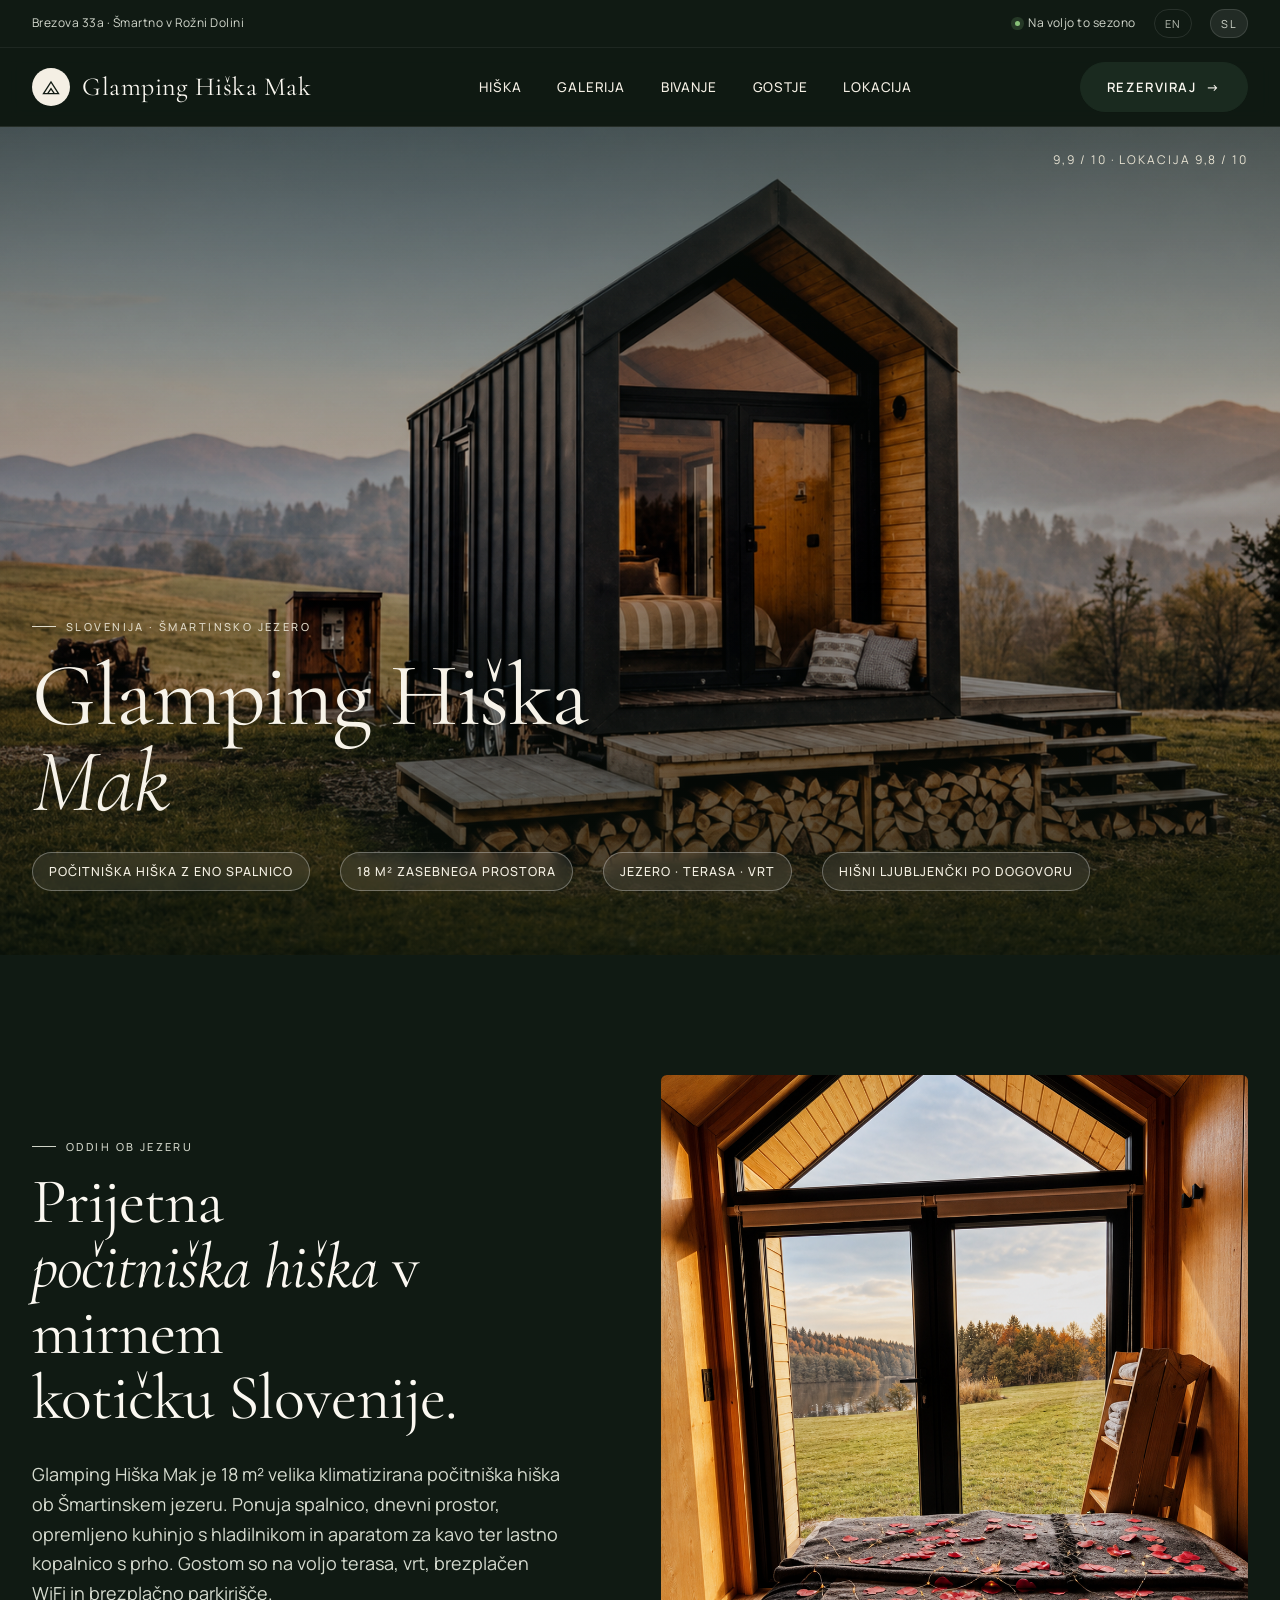
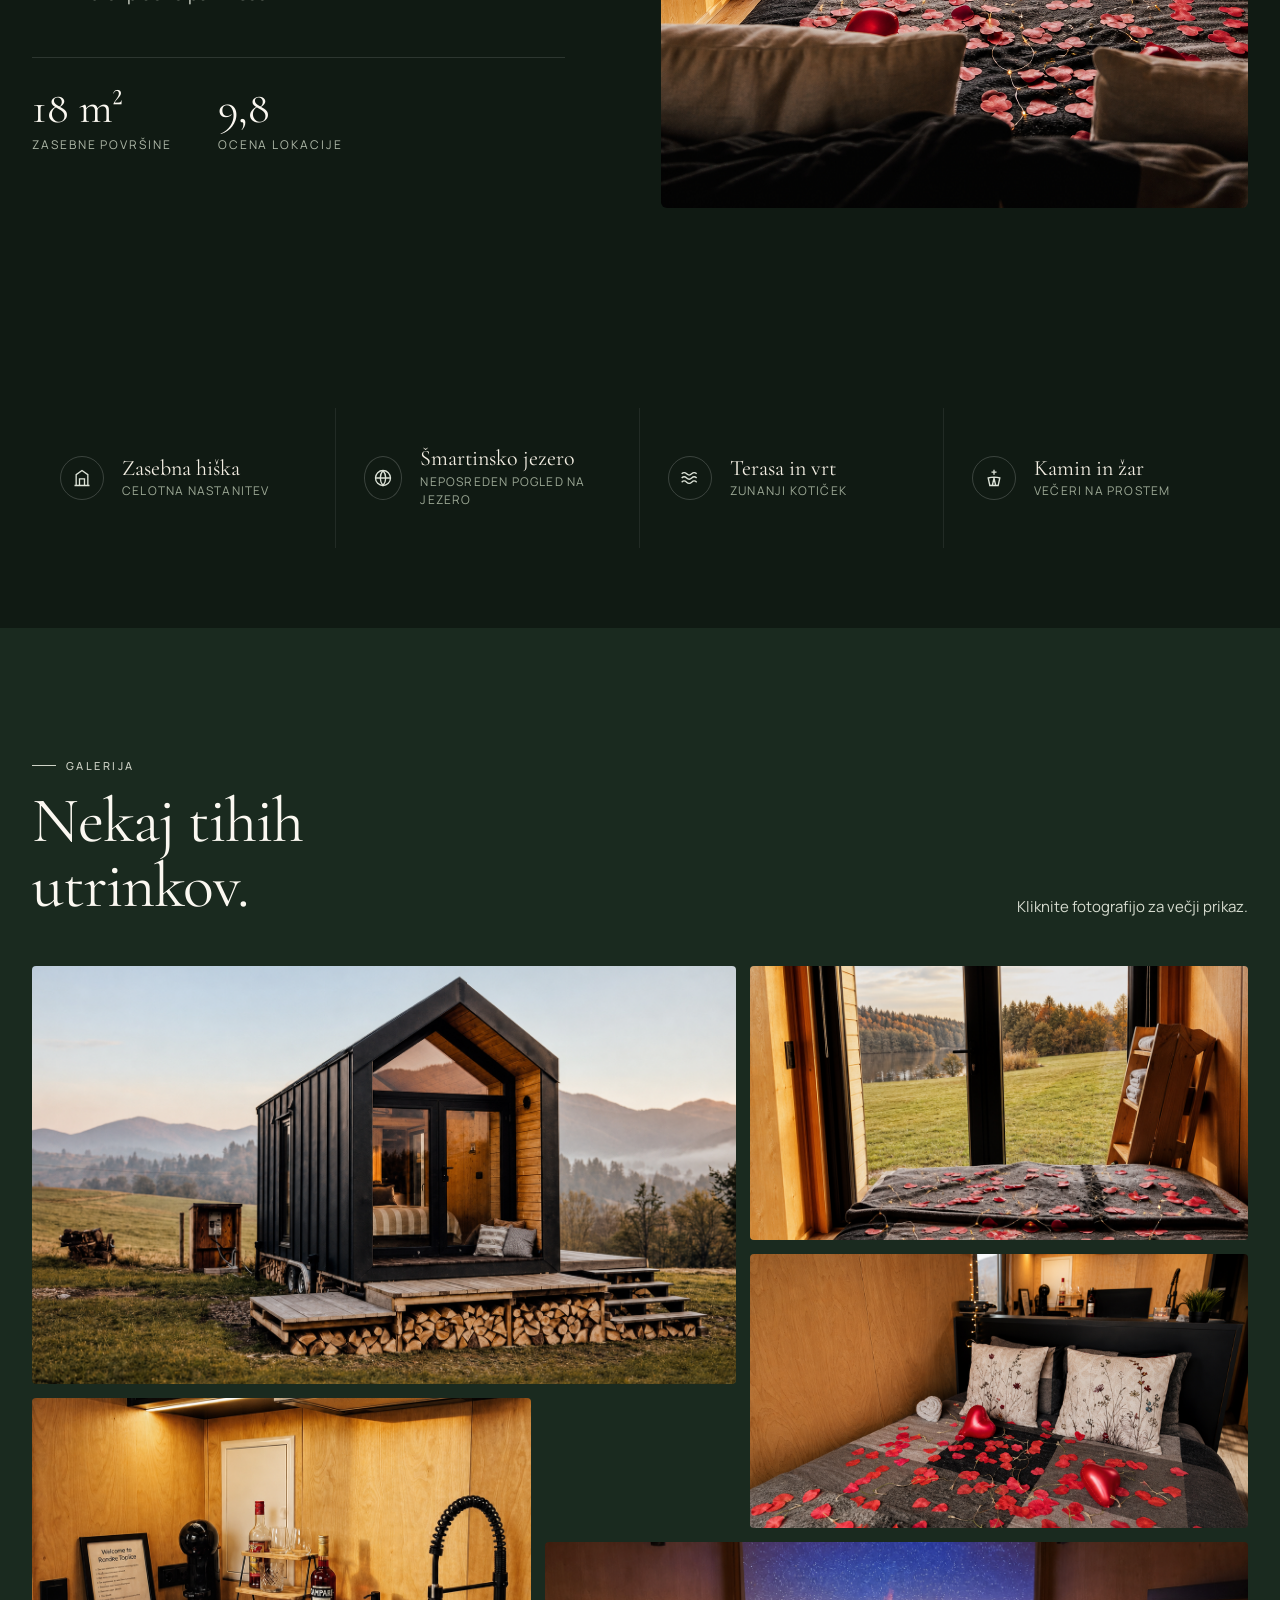
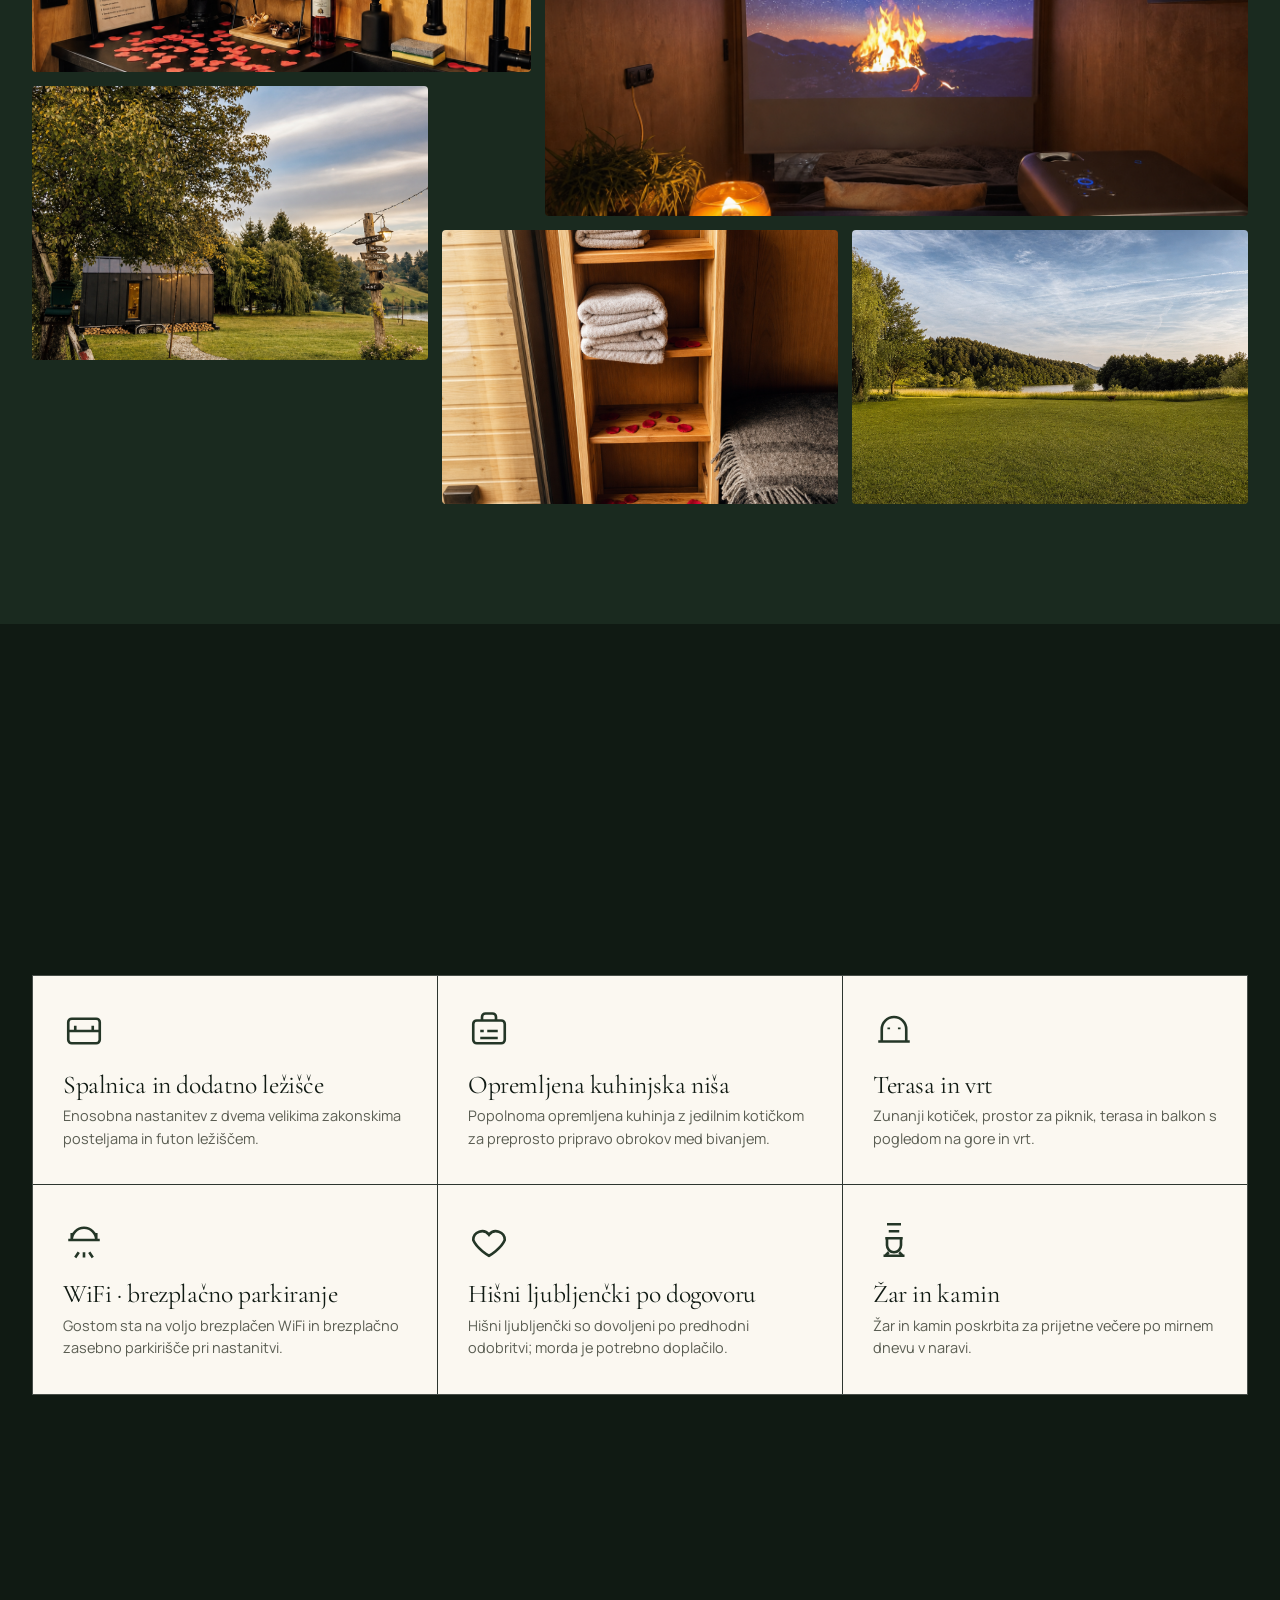
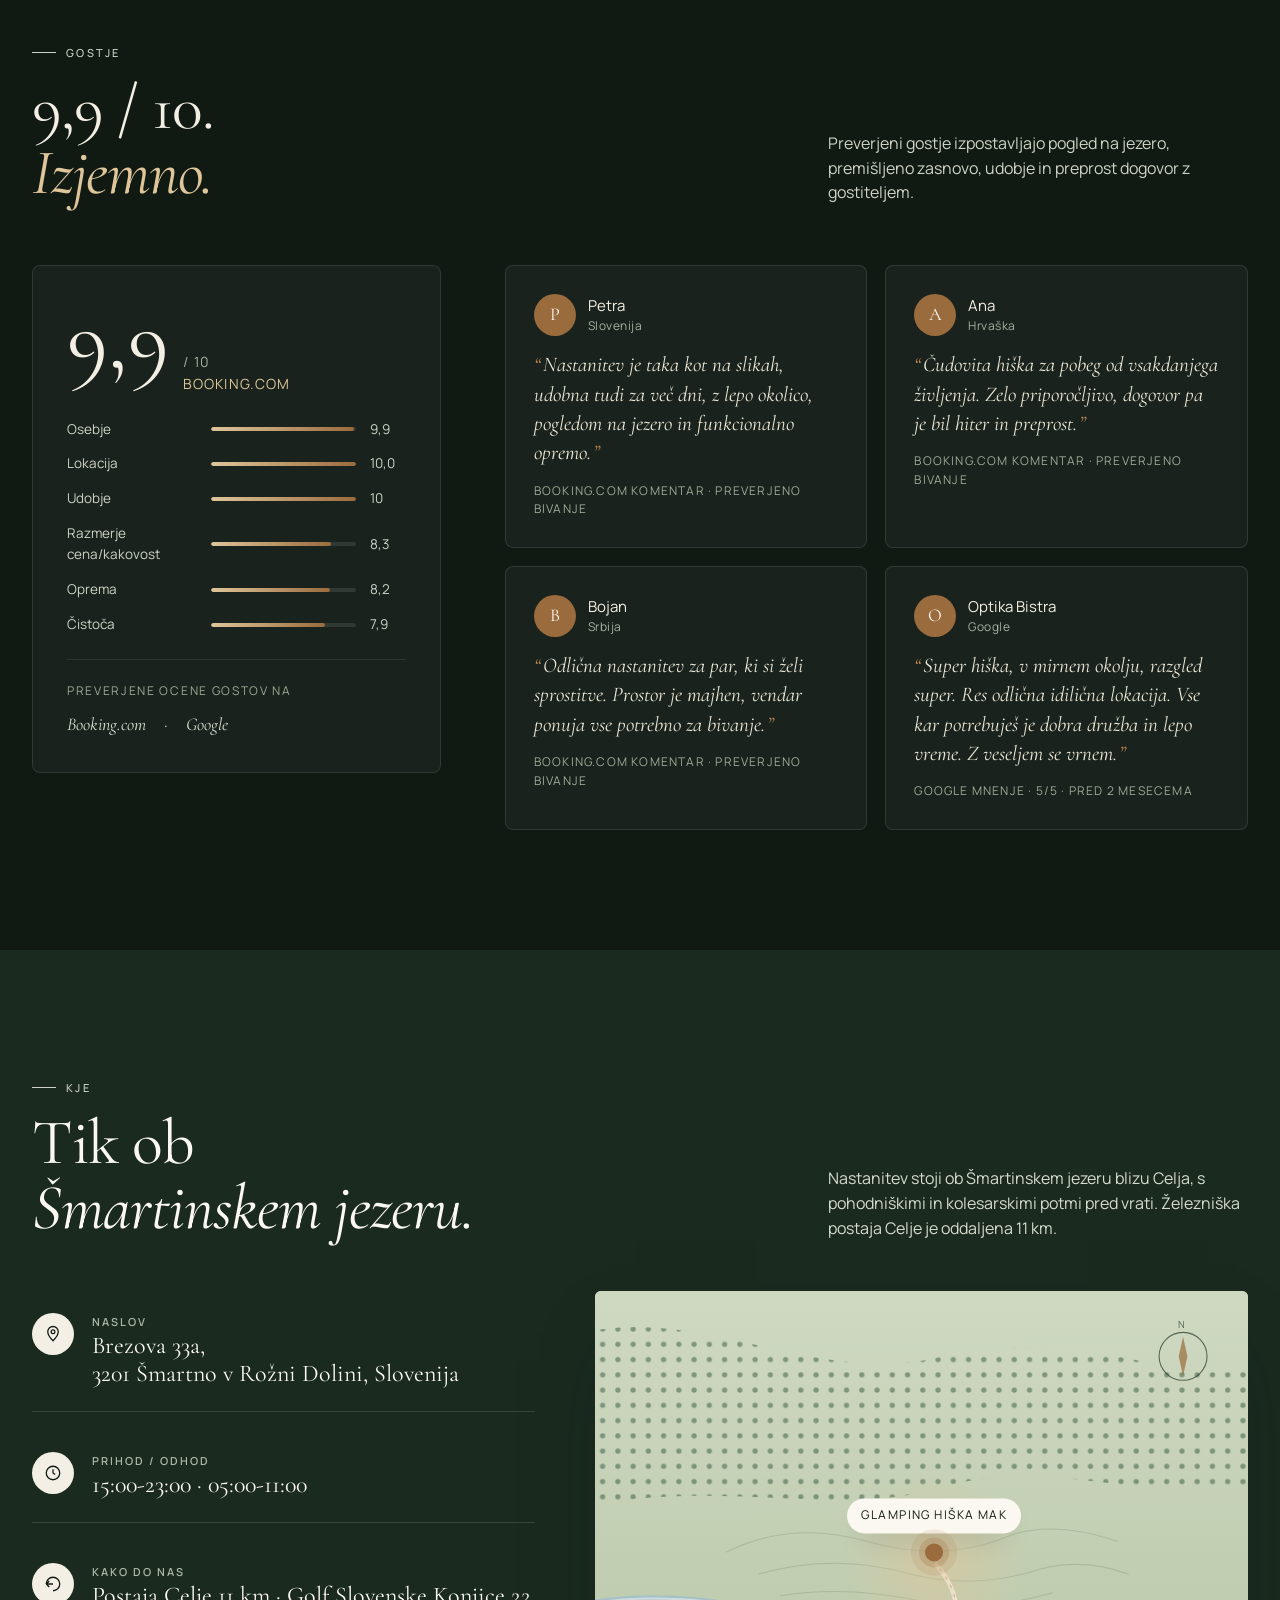
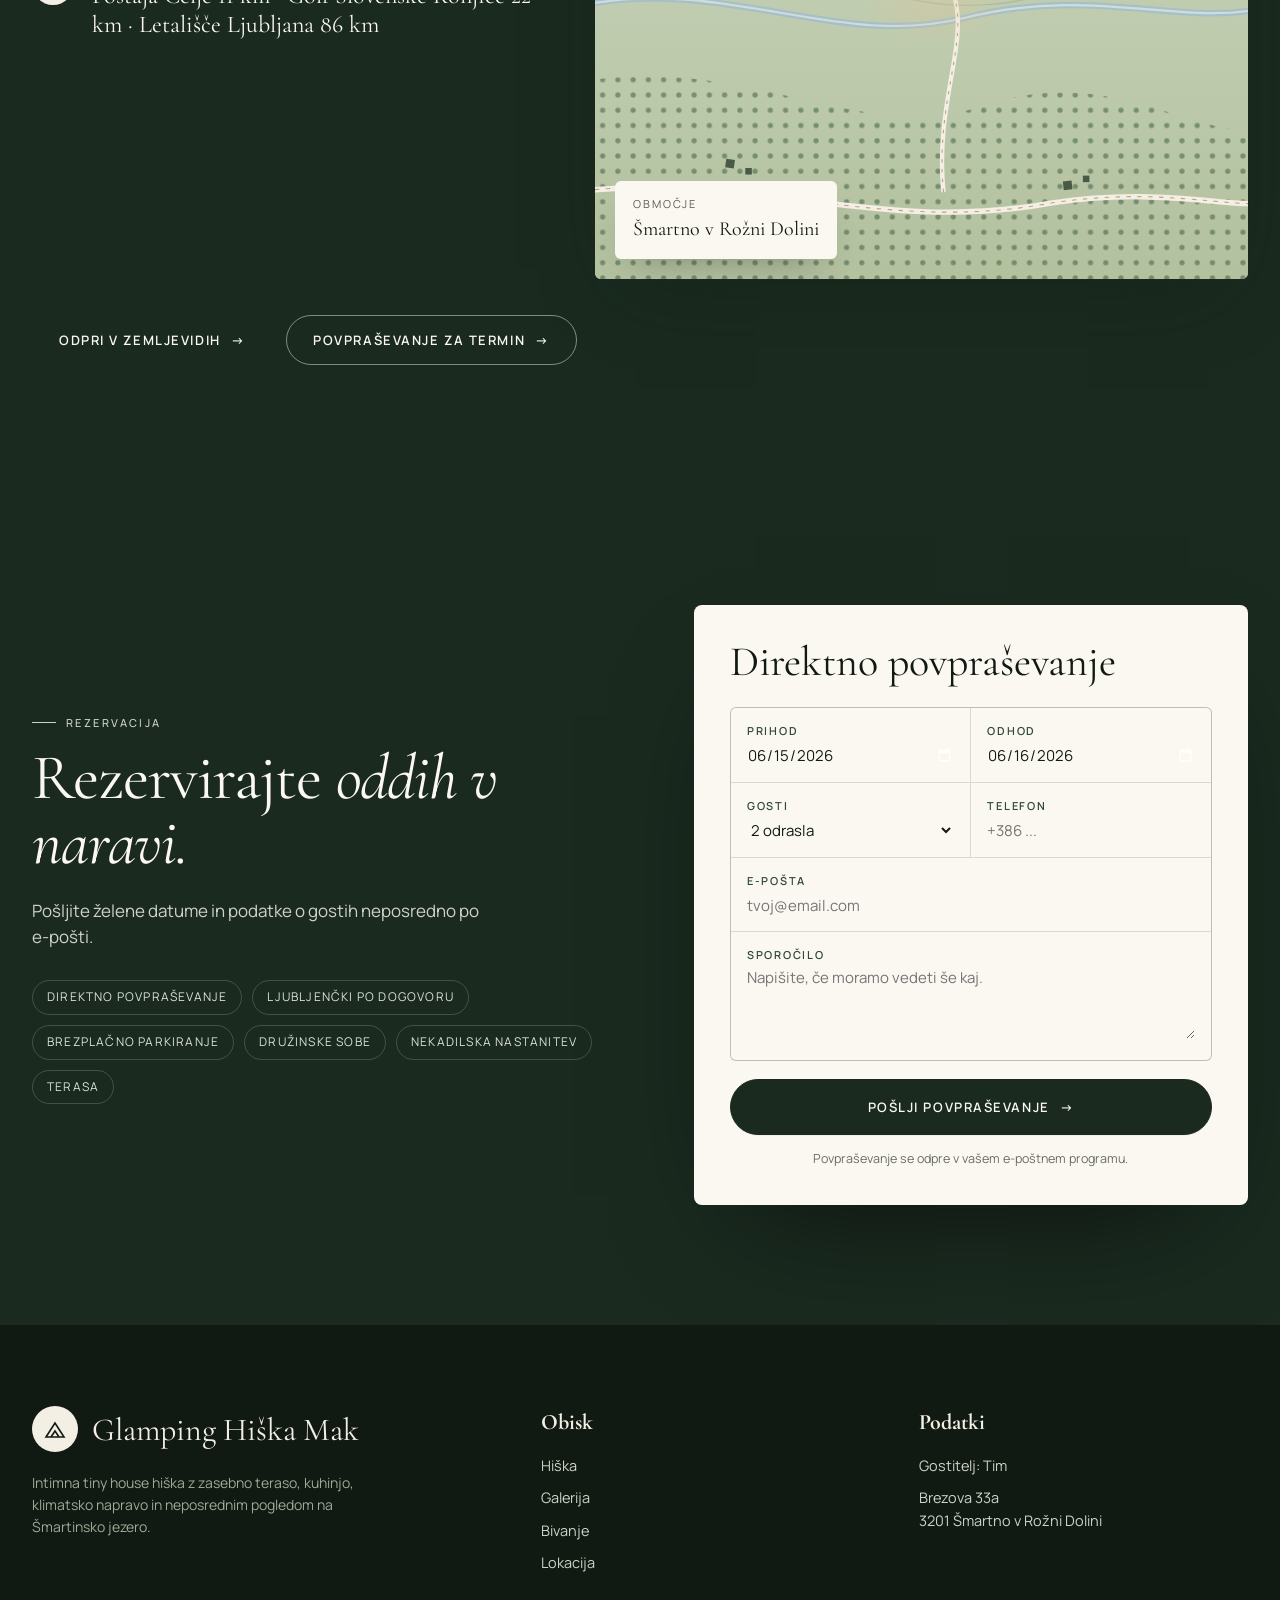
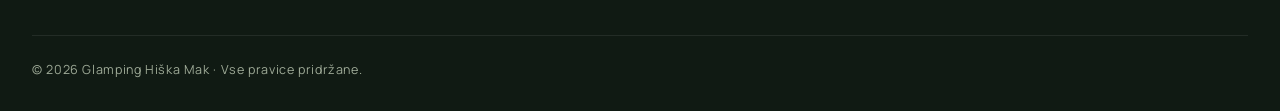
==== commit 9a6f7081: "aaaaa" ====
--- a/Spletna stran/Hiška/sl.html
+++ b/Spletna stran/Hiška/sl.html
@@ -3,23 +3,23 @@
 <head>
 <meta charset="utf-8" />
 <meta name="viewport" content="width=device-width, initial-scale=1" />
-<title>Glamping Hiška Mak | Glamping ob Šmartinskem jezeru</title>
-<meta name="description" content="Glamping Hiška Mak je 18 m² počitniška hiška ob Šmartinskem jezeru z zasebno plažo, teraso, kuhinjo, klimatsko napravo, brezplačnim WiFi in parkiriščem." />
+<title>Glamping Hiška Mak | Glamping ob Šmartinskem jezeru</title>
+<meta name="description" content="Glamping Hiška Mak je 18 m² počitniška hiška ob Šmartinskem jezeru z vrtom, teraso, kuhinjo, klimatsko napravo, brezplačnim WiFi in parkiriščem." />
 <meta name="robots" content="index, follow" />
 <meta name="theme-color" content="#1a2a1f" />
 <meta property="og:type" content="website" />
-<meta property="og:site_name" content="Glamping Hiška Mak" />
-<meta property="og:title" content="Glamping Hiška Mak | Ob Šmartinskem jezeru" />
-<meta property="og:description" content="18 m² tiny house z zasebno plažo, teraso in pogledom na Šmartinsko jezero." />
+<meta property="og:site_name" content="Glamping Hiška Mak" />
+<meta property="og:title" content="Glamping Hiška Mak | Ob Šmartinskem jezeru" />
+<meta property="og:description" content="18 m² glamping hiška z vrtom, teraso in pogledom na Šmartinsko jezero." />
 <meta property="og:url" content="./sl.html" />
-<meta property="og:image" content="./images/image-01-enhanced.png" />
-<meta property="og:image:alt" content="Zunanjost nastanitve Glamping Hiška Mak" />
+<meta property="og:image" content="./images/image-01-enhanced.png" />
+<meta property="og:image:alt" content="Zunanjost nastanitve Glamping Hiška Mak" />
 <meta property="og:locale" content="sl_SI" />
 <meta property="og:locale:alternate" content="en_US" />
 <meta name="twitter:card" content="summary_large_image" />
-<meta name="twitter:title" content="Glamping Hiška Mak | Ob Šmartinskem jezeru" />
-<meta name="twitter:description" content="Tiny house ob jezeru z zasebno plažo, teraso, brezplačnim WiFi in parkiriščem." />
-<meta name="twitter:image" content="./images/image-01-enhanced.png" />
+<meta name="twitter:title" content="Glamping Hiška Mak | Ob Šmartinskem jezeru" />
+<meta name="twitter:description" content="Glamping hiška ob jezeru z vrtom, teraso, brezplačnim WiFi in parkiriščem." />
+<meta name="twitter:image" content="./images/image-01-enhanced.png" />
 <link rel="canonical" href="./sl.html" />
 <link rel="alternate" hreflang="en" href="./index.html" />
 <link rel="alternate" hreflang="sl" href="./sl.html" />
@@ -28,31 +28,31 @@
 {
   "@context": "https://schema.org",
   "@type": "LodgingBusiness",
-  "name": "Glamping Hiška Mak",
-  "description": "18 m2 velika tiny house nastanitev ob Šmartinskem jezeru z eno spalnico, lastno kopalnico, kuhinjo, teraso, zasebno plažo, klimatsko napravo, brezplačnim WiFi in parkiriščem.",
+  "name": "Glamping Hiška Mak",
+  "description": "18 m2 velika glamping hiška ob Šmartinskem jezeru z eno spalnico, lastno kopalnico, kuhinjo, teraso, vrtom, klimatsko napravo, brezplačnim WiFi in parkiriščem.",
   "url": "./sl.html",
-  "image": "./images/image-01-enhanced.png",
-  
-  
-  "address": {
-    "@type": "PostalAddress",
-    "streetAddress": "Brezova 33a",
-    "postalCode": "3201",
-    "addressLocality": "Šmartno v Rožni Dolini",
+  "image": "./images/image-01-enhanced.png",
+  
+  
+  "address": {
+    "@type": "PostalAddress",
+    "streetAddress": "Brezova 33a",
+    "postalCode": "3201",
+    "addressLocality": "Šmartno v Rožni Dolini",
     "addressCountry": "SI"
   },
-  "amenityFeature": [
-    { "@type": "LocationFeatureSpecification", "name": "Brezplačen WiFi", "value": true },
-    { "@type": "LocationFeatureSpecification", "name": "Brezplačno zasebno parkirišče", "value": true },
-    { "@type": "LocationFeatureSpecification", "name": "Zasebna plaža", "value": true },
-    { "@type": "LocationFeatureSpecification", "name": "Klimatska naprava", "value": true },
-    { "@type": "LocationFeatureSpecification", "name": "Hišni ljubljenčki po predhodni odobritvi", "value": true },
-    { "@type": "LocationFeatureSpecification", "name": "Nekadilska nastanitev", "value": true },
-    { "@type": "LocationFeatureSpecification", "name": "Kuhinja", "value": true }
-  ],
-  "aggregateRating": {
+  "amenityFeature": [
+    { "@type": "LocationFeatureSpecification", "name": "Brezplačen WiFi", "value": true },
+    { "@type": "LocationFeatureSpecification", "name": "Brezplačno zasebno parkirišče", "value": true },
+    { "@type": "LocationFeatureSpecification", "name": "Vrt", "value": true },
+    { "@type": "LocationFeatureSpecification", "name": "Klimatska naprava", "value": true },
+    { "@type": "LocationFeatureSpecification", "name": "Hišni ljubljenčki po predhodni odobritvi", "value": true },
+    { "@type": "LocationFeatureSpecification", "name": "Nekadilska nastanitev", "value": true },
+    { "@type": "LocationFeatureSpecification", "name": "Kuhinja", "value": true }
+  ],
+  "aggregateRating": {
     "@type": "AggregateRating",
-    "ratingValue": "9.9",
+    "ratingValue": "9.9",
     "bestRating": "10",
     "worstRating": "1"
   }
@@ -81,10 +81,10 @@
       <span class="mark">
         <svg viewBox="0 0 24 24" fill="none" stroke="currentColor" stroke-width="1.6"><path d="M3 20 L12 6 L21 20 Z M8 20 L12 14 L16 20" /></svg>
       </span>
-      Glamping Hiška Mak
+      <span class="logo-text">Glamping Hiška Mak</span>
     </a>
     <div class="navlinks">
-      <a href="#about">Hiška</a>
+      <a href="#about">Hiška</a>
       <a href="#gallery">Galerija</a>
       <a href="#amenities">Bivanje</a>
       <a href="#reviews">Gostje</a>
@@ -95,23 +95,23 @@
         <a href="index.html" hreflang="en">EN</a>
         <a class="active" href="sl.html" hreflang="sl">SL</a>
       </div>
-      <a href="#reserve" class="btn">Rezerviraj <span class="arrow">→</span></a>
+      <a href="#reserve" class="btn">Rezerviraj <span class="arrow">→</span></a>
     </div>
   </div>
 </nav>
 
 <header class="hero">
-  <img class="bg" src="images/image-01-enhanced.png" alt="Zunanjost nastanitve Glamping Hiška Mak" />
+  <img class="bg" src="images/image-01-enhanced.png" alt="Zunanjost nastanitve Glamping Hiška Mak" />
   <div class="ticker">
-    <span>9,9 / 10 · Lokacija 9,8 / 10</span>
-  </div>
-  <div class="wrap">
-    <div class="eyebrow" style="color:#dfd9c7">Slovenija · Šmartinsko jezero</div>
-    <h1 style="margin-top:18px"><em>Glamping Hiška</em><span>Mak</span></h1>
+    <span>9,9 / 10 · Lokacija 9,8 / 10</span>
+  </div>
+  <div class="wrap">
+    <div class="eyebrow" style="color:#dfd9c7">Slovenija · Šmartinsko jezero</div>
+    <h1 style="margin-top:18px"><em>Glamping Hiška</em><span>Mak</span></h1>
     <div class="meta">
       <span class="pill">Počitniška hiška z eno spalnico</span>
       <span class="pill">18 m² zasebnega prostora</span>
-      <span class="pill">Jezero · terasa · zasebna plaža</span>
+      <span class="pill">Jezero · terasa · vrt</span>
       <span class="pill">Hišni ljubljenčki po dogovoru</span>
     </div>
   </div>
@@ -120,18 +120,18 @@
 <section id="about" class="intro">
   <div class="wrap intro-grid">
     <div class="reveal">
-      <div class="eyebrow">Oddih ob jezeru</div>
-      <h2 style="margin-top:14px">Prijetna<br/><em style="font-style:italic">počitniška hiška</em> v mirnem<br/>kotičku Slovenije.</h2>
+      <div class="eyebrow">Oddih ob jezeru</div>
+      <h2 style="margin-top:14px">Prijetna<br/><em style="font-style:italic">počitniška hiška</em> v mirnem<br/>kotičku Slovenije.</h2>
       <p class="lede">
-        Glamping Hiška Mak je 18 m² velika klimatizirana počitniška hiška tik ob Šmartinskem jezeru. Ponuja spalnico, dnevni prostor, opremljeno kuhinjo s hladilnikom in aparatom za kavo ter lastno kopalnico s prho. Gostom so na voljo terasa, vrt, zasebna plaža, brezplačen WiFi in brezplačno parkirišče.
+        Glamping Hiška Mak je 18 m² velika klimatizirana počitniška hiška ob Šmartinskem jezeru. Ponuja spalnico, dnevni prostor, opremljeno kuhinjo s hladilnikom in aparatom za kavo ter lastno kopalnico s prho. Gostom so na voljo terasa, vrt, brezplačen WiFi in brezplačno parkirišče.
       </p>
       <div class="stats">
-        <div class="stat"><div class="n">18 m²</div><div class="l">Zasebne površine</div></div>
-        <div class="stat"><div class="n">9,8</div><div class="l">Ocena lokacije</div></div>
+        <div class="stat"><div class="n">18 m²</div><div class="l">Zasebne površine</div></div>
+        <div class="stat"><div class="n">9,8</div><div class="l">Ocena lokacije</div></div>
       </div>
     </div>
     <div class="intro-img reveal">
-      <img src="images/image-07-enhanced.png" alt="Pogled na Šmartinsko jezero iz hiške" />
+      <img src="images/image-07-enhanced.png" alt="Pogled na Šmartinsko jezero iz hiške" />
     </div>
   </div>
 </section>
@@ -140,19 +140,19 @@
   <div class="wrap">
     <div class="item">
       <div class="ico"><svg viewBox="0 0 24 24" fill="none" stroke="currentColor" stroke-width="1.6"><path d="M3 21h18M5 21V8l7-5 7 5v13M9 21V13h6v8"/></svg></div>
-      <div><div class="t">Zasebna hiška</div><div class="s">Celotna nastanitev</div></div>
+      <div><div class="t">Zasebna hiška</div><div class="s">Celotna nastanitev</div></div>
     </div>
     <div class="item">
       <div class="ico"><svg viewBox="0 0 24 24" fill="none" stroke="currentColor" stroke-width="1.6"><circle cx="12" cy="12" r="9"/><path d="M3 12 H21 M12 3 a14 14 0 0 1 0 18 a14 14 0 0 1 0 -18"/></svg></div>
-      <div><div class="t">Šmartinsko jezero</div><div class="s">Neposreden pogled na jezero</div></div>
+      <div><div class="t">Šmartinsko jezero</div><div class="s">Neposreden pogled na jezero</div></div>
     </div>
     <div class="item">
       <div class="ico"><svg viewBox="0 0 24 24" fill="none" stroke="currentColor" stroke-width="1.6"><path d="M2 17c2-2 4-2 6 0s4 2 6 0 4-2 6 0"/><path d="M2 12c2-2 4-2 6 0s4 2 6 0 4-2 6 0"/><path d="M2 7c2-2 4-2 6 0s4 2 6 0 4-2 6 0"/></svg></div>
-      <div><div class="t">Zasebna plaža</div><div class="s">Zunanji kotiček</div></div>
+      <div><div class="t">Terasa in vrt</div><div class="s">Zunanji kotiček</div></div>
     </div>
     <div class="item">
       <div class="ico"><svg viewBox="0 0 24 24" fill="none" stroke="currentColor" stroke-width="1.6"><path d="M12 2v6M9 5h6M5 12s3-1 7-1 7 1 7 1l-2 9H7L5 12zM10 21l2-9 2 9"/></svg></div>
-      <div><div class="t">Kamin in žar</div><div class="s">Večeri na prostem</div></div>
+      <div><div class="t">Kamin in žar</div><div class="s">Večeri na prostem</div></div>
     </div>
   </div>
 </section>
@@ -164,7 +164,7 @@
         <div class="eyebrow">Galerija</div>
         <h2 style="margin-top:14px">Nekaj tihih<br/>utrinkov.</h2>
       </div>
-      <p style="max-width:36ch;color:#4a4d44;font-size:15px">Kliknite fotografijo za večji prikaz.</p>
+      <p style="max-width:36ch;color:#4a4d44;font-size:15px">Kliknite fotografijo za večji prikaz.</p>
     </div>
     <div class="grid" id="grid"></div>
   </div>
@@ -175,24 +175,24 @@
     <div class="reveal" style="display:flex;justify-content:space-between;align-items:flex-end;gap:30px;flex-wrap:wrap">
       <div>
         <div class="eyebrow">Bivanje</div>
-        <h2 style="margin-top:14px">Vse za udobno,<br/><em style="font-style:italic">samostojno bivanje.</em></h2>
-      </div>
-      <p style="max-width:38ch;color:#4a4d44">Zasebna 18 m² tiny house hiška s spalnico, kopalnico, kuhinjo in teraso za miren oddih ob jezeru.</p>
+        <h2 style="margin-top:14px">Vse za udobno,<br/><em style="font-style:italic">samostojno bivanje.</em></h2>
+      </div>
+      <p style="max-width:38ch;color:#4a4d44">Zasebna 18 m² tiny house hiška s spalnico, kopalnico, kuhinjo in teraso za miren oddih ob jezeru.</p>
     </div>
     <div class="amen-grid reveal">
       <div class="amen-cell">
         <div class="ic"><svg viewBox="0 0 24 24" fill="none" stroke="currentColor" stroke-width="1.5"><path d="M3 12h18M3 12V7a2 2 0 0 1 2-2h14a2 2 0 0 1 2 2v5M3 12v5a2 2 0 0 0 2 2h14a2 2 0 0 0 2-2v-5M7 12V9M17 12V9"/></svg></div>
-        <h3>Spalnica in dodatno ležišče</h3>
-        <p>Enosobna nastanitev z dvema velikima zakonskima posteljama in futon ležiščem.</p>
+        <h3>Spalnica in dodatno ležišče</h3>
+        <p>Enosobna nastanitev z dvema velikima zakonskima posteljama in futon ležiščem.</p>
       </div>
       <div class="amen-cell">
         <div class="ic"><svg viewBox="0 0 24 24" fill="none" stroke="currentColor" stroke-width="1.5"><rect x="3" y="6" width="18" height="13" rx="2"/><path d="M8 6V4a2 2 0 0 1 2-2h4a2 2 0 0 1 2 2v2M7 12h2M11 12h6M7 16h10"/></svg></div>
         <h3>Opremljena kuhinjska niša</h3>
-        <p>Popolnoma opremljena kuhinja z jedilnim kotičkom za preprosto pripravo obrokov med bivanjem.</p>
+        <p>Popolnoma opremljena kuhinja z jedilnim kotičkom za preprosto pripravo obrokov med bivanjem.</p>
       </div>
       <div class="amen-cell">
         <div class="ic"><svg viewBox="0 0 24 24" fill="none" stroke="currentColor" stroke-width="1.5"><path d="M3 18h18M5 18v-7a7 7 0 1 1 14 0v7M9 11v-1M15 11v-1"/></svg></div>
-        <h3>Terasa in zasebna plaža</h3>
+        <h3>Terasa in vrt</h3>
         <p>Zunanji kotiček, prostor za piknik, terasa in balkon s pogledom na gore in vrt.</p>
       </div>
       <div class="amen-cell">
@@ -202,13 +202,13 @@
       </div>
       <div class="amen-cell">
         <div class="ic"><svg viewBox="0 0 24 24" fill="none" stroke="currentColor" stroke-width="1.5"><path d="M12 21s-7-4-9-9a5 5 0 0 1 9-3 5 5 0 0 1 9 3c-2 5-9 9-9 9z"/></svg></div>
-        <h3>Hišni ljubljenčki po dogovoru</h3>
-        <p>Hišni ljubljenčki so dovoljeni po predhodni odobritvi; morda je potrebno doplačilo.</p>
+        <h3>Hišni ljubljenčki po dogovoru</h3>
+        <p>Hišni ljubljenčki so dovoljeni po predhodni odobritvi; morda je potrebno doplačilo.</p>
       </div>
       <div class="amen-cell">
         <div class="ic"><svg viewBox="0 0 24 24" fill="none" stroke="currentColor" stroke-width="1.5"><path d="M8 3h8M9 7h6M7 11h10M8 11v4a4 4 0 0 0 8 0v-4M6 21h12M9 19l-2 2M15 19l2 2"/></svg></div>
-        <h3>Žar in kamin</h3>
-        <p>Žar in kamin poskrbita za prijetne večere po mirnem dnevu v naravi.</p>
+        <h3>Žar in kamin</h3>
+        <p>Žar in kamin poskrbita za prijetne večere po mirnem dnevu v naravi.</p>
       </div>
     </div>
   </div>
@@ -221,7 +221,7 @@
         <div class="eyebrow" style="color:#cfd3c7">Gostje</div>
         <h2 style="margin-top:14px;color:#f4efe4">9,9 / 10.<br/><em style="font-style:italic;color:#dfc59a">Izjemno.</em></h2>
       </div>
-      <p style="max-width:42ch;color:#cfd3c7">Preverjeni gostje izpostavljajo pogled na jezero, premišljeno zasnovo, udobje in preprost dogovor z gostiteljem.</p>
+      <p style="max-width:42ch;color:#cfd3c7">Preverjeni gostje izpostavljajo pogled na jezero, premišljeno zasnovo, udobje in preprost dogovor z gostiteljem.</p>
     </div>
 
     <div class="ratings">
@@ -233,14 +233,14 @@
         <div style="margin-top:24px">
           <div class="rating-row"><span>Osebje</span><div class="bar"><i style="background:linear-gradient(90deg,#dfc59a,#9a6b3d);width:99%"></i></div><span>9,9</span></div>
           <div class="rating-row"><span>Lokacija</span><div class="bar"><i style="width:100%"></i></div><span>10,0</span></div>
-          <div class="rating-row"><span>Udobje</span><div class="bar"><i style="width:100%"></i></div><span>10</span></div>
-          <div class="rating-row"><span>Razmerje cena/kakovost</span><div class="bar"><i style="width:83%"></i></div><span>8,3</span></div>
+          <div class="rating-row"><span>Udobje</span><div class="bar"><i style="width:100%"></i></div><span>10</span></div>
+          <div class="rating-row"><span>Razmerje cena/kakovost</span><div class="bar"><i style="width:83%"></i></div><span>8,3</span></div>
           <div class="rating-row"><span>Oprema</span><div class="bar"><i style="width:82%"></i></div><span>8,2</span></div>
           <div class="rating-row"><span>Čistoča</span><div class="bar"><i style="width:79%"></i></div><span>7,9</span></div>
         </div>
         <div class="src">
-          Preverjene ocene gostov na
-          <div class="logos"><span>Booking.com</span><span>·</span><span>Google</span></div>
+          Preverjene ocene gostov na
+          <div class="logos"><span>Booking.com</span><span>·</span><span>Google</span></div>
         </div>
       </div>
 
@@ -256,24 +256,24 @@
         <div class="eyebrow">Kje</div>
         <h2 style="margin-top:14px">Tik ob<br/><em style="font-style:italic">Šmartinskem jezeru.</em></h2>
       </div>
-      <p style="max-width:42ch;color:#4a4d44">Nastanitev stoji ob Šmartinskem jezeru blizu Celja, s pohodniškimi in kolesarskimi potmi pred vrati. Železniška postaja Celje je oddaljena 11 km.</p>
-    </div>
-
-    <div class="loc-grid">
-      <div class="loc-info reveal">
-        <div class="row">
-          <div class="ic"><svg viewBox="0 0 24 24" fill="none" stroke="currentColor" stroke-width="1.7"><path d="M12 21s-7-7-7-12a7 7 0 1 1 14 0c0 5-7 12-7 12z"/><circle cx="12" cy="9" r="2.5"/></svg></div>
-          <div><div class="lbl">Naslov</div><div class="val">Brezova 33a,<br/>3201 Šmartno v Rožni Dolini, Slovenija</div></div>
-        </div>
-        <div class="row">
-          <div class="ic"><svg viewBox="0 0 24 24" fill="none" stroke="currentColor" stroke-width="1.7"><circle cx="12" cy="12" r="9"/><path d="M12 7v5l3 2"/></svg></div>
-          <div><div class="lbl">Prihod / odhod</div><div class="val">15:00-23:00 · 05:00-11:00</div></div>
-        </div>
-        <div class="row">
-          <div class="ic"><svg viewBox="0 0 24 24" fill="none" stroke="currentColor" stroke-width="1.7"><path d="M3 12c0-5 4-9 9-9s9 4 9 9-4 9-9 9"/><path d="M3 12h9M3 12l4-4M3 12l4 4"/></svg></div>
-          <div><div class="lbl">Kako do nas</div><div class="val">Postaja Celje 11 km · Golf Slovenske Konjice 22 km · Letališče Ljubljana 86 km</div></div>
-        </div>
-      </div>
+      <p style="max-width:42ch;color:#4a4d44">Nastanitev stoji ob Šmartinskem jezeru blizu Celja, s pohodniškimi in kolesarskimi potmi pred vrati. Železniška postaja Celje je oddaljena 11 km.</p>
+    </div>
+
+    <div class="loc-grid">
+      <div class="loc-info reveal">
+        <div class="row">
+          <div class="ic"><svg viewBox="0 0 24 24" fill="none" stroke="currentColor" stroke-width="1.7"><path d="M12 21s-7-7-7-12a7 7 0 1 1 14 0c0 5-7 12-7 12z"/><circle cx="12" cy="9" r="2.5"/></svg></div>
+          <div><div class="lbl">Naslov</div><div class="val">Brezova 33a,<br/>3201 Šmartno v Rožni Dolini, Slovenija</div></div>
+        </div>
+        <div class="row">
+          <div class="ic"><svg viewBox="0 0 24 24" fill="none" stroke="currentColor" stroke-width="1.7"><circle cx="12" cy="12" r="9"/><path d="M12 7v5l3 2"/></svg></div>
+          <div><div class="lbl">Prihod / odhod</div><div class="val">15:00-23:00 · 05:00-11:00</div></div>
+        </div>
+        <div class="row">
+          <div class="ic"><svg viewBox="0 0 24 24" fill="none" stroke="currentColor" stroke-width="1.7"><path d="M3 12c0-5 4-9 9-9s9 4 9 9-4 9-9 9"/><path d="M3 12h9M3 12l4-4M3 12l4 4"/></svg></div>
+          <div><div class="lbl">Kako do nas</div><div class="val">Postaja Celje 11 km · Golf Slovenske Konjice 22 km · Letališče Ljubljana 86 km</div></div>
+        </div>
+      </div>
 
       <div class="map reveal" id="map">
         <svg viewBox="0 0 600 540" preserveAspectRatio="xMidYMid slice">
@@ -318,19 +318,19 @@
           </g>
         </svg>
         <div class="pin">
-          <div class="tag">Glamping Hiška Mak</div>
+          <div class="tag">Glamping Hiška Mak</div>
           <div class="dot"></div>
         </div>
         <div class="legend">
-          <div style="font-size:11px;letter-spacing:.18em;text-transform:uppercase;color:#5a5d52">Območje</div>
-          <div class="k">Šmartno v Rožni Dolini</div>
+          <div style="font-size:11px;letter-spacing:.18em;text-transform:uppercase;color:#5a5d52">Območje</div>
+          <div class="k">Šmartno v Rožni Dolini</div>
         </div>
       </div>
     </div>
 
     <div style="margin-top:36px;display:flex;gap:14px;flex-wrap:wrap">
-      <a class="btn" href="https://maps.google.com/?q=Brezova%2033a%203201%20Smartno%20v%20Rozni%20Dolini" target="_blank" rel="noopener">Odpri v zemljevidih <span class="arrow">→</span></a>
-      <a class="btn ghost" href="#reserve">Povpraševanje za termin <span class="arrow">→</span></a>
+      <a class="btn" href="https://maps.google.com/?q=Brezova%2033a%203201%20Smartno%20v%20Rozni%20Dolini" target="_blank" rel="noopener">Odpri v zemljevidih <span class="arrow">→</span></a>
+      <a class="btn ghost" href="#reserve">Povpraševanje za termin <span class="arrow">→</span></a>
     </div>
   </div>
 </section>
@@ -339,10 +339,10 @@
   <div class="wrap reserve-grid">
     <div class="reveal">
       <div class="eyebrow" style="color:#cfd3c7">Rezervacija</div>
-      <h2 style="margin-top:14px"><em>Rezervirajte</em> oddih v naravi.</h2>
-      <p class="sub">Pošljite želene datume in podatke o gostih neposredno po e-pošti.</p>
+      <h2 style="margin-top:14px"><em>Rezervirajte</em> oddih v naravi.</h2>
+      <p class="sub">Pošljite želene datume in podatke o gostih neposredno po e-pošti.</p>
       <div class="res-tags">
-        <span>Direktno povpraševanje</span>
+        <span>Direktno povpraševanje</span>
         <span>Ljubljenčki po dogovoru</span>
         <span>Brezplačno parkiranje</span>
         <span>Družinske sobe</span>
@@ -351,26 +351,26 @@
       </div>
     </div>
     <form class="res-form reveal" novalidate>
-      <div class="top">
-        <div class="price">Direktno povpraševanje</div>
-      </div>
+      <div class="top">
+        <div class="price">Direktno povpraševanje</div>
+      </div>
       <div class="fields">
-        <div class="field"><label>Prihod</label><input name="arrival" type="date" required value="2026-06-15"/></div>
-        <div class="field"><label>Odhod</label><input name="departure" type="date" required value="2026-06-16"/></div>
-        <div class="field"><label>Gosti</label>
+        <div class="field"><label>Prihod</label><input name="arrival" type="date" required value="2026-06-15"/></div>
+        <div class="field"><label>Odhod</label><input name="departure" type="date" required value="2026-06-16"/></div>
+        <div class="field"><label>Gosti</label>
           <select name="guests">
             <option>2 odrasla</option>
             <option>2 odrasla · 1 otrok</option>
             <option>2 odrasla · 2 otroka</option>
             <option>1 odrasel</option>
-          </select>
-        </div>
-        <div class="field"><label>Telefon</label><input name="phone" type="tel" placeholder="+386 ..."/></div>
-        <div class="field full"><label>E-pošta</label><input name="email" type="email" placeholder="tvoj@email.com" required/></div>
-        <div class="field full"><label>Sporočilo</label><textarea name="message" rows="3" placeholder="Napišite, če moramo vedeti še kaj."></textarea></div>
-      </div>
-      <button class="btn lg" type="submit">Pošlji povpraševanje <span class="arrow">→</span></button>
-      <div class="note">Povpraševanje se odpre v vašem e-poštnem programu.</div>
+          </select>
+        </div>
+        <div class="field"><label>Telefon</label><input name="phone" type="tel" placeholder="+386 ..."/></div>
+        <div class="field full"><label>E-pošta</label><input name="email" type="email" placeholder="tvoj@email.com" required/></div>
+        <div class="field full"><label>Sporočilo</label><textarea name="message" rows="3" placeholder="Napišite, če moramo vedeti še kaj."></textarea></div>
+      </div>
+      <button class="btn lg" type="submit">Pošlji povpraševanje <span class="arrow">→</span></button>
+      <div class="note">Povpraševanje se odpre v vašem e-poštnem programu.</div>
     </form>
   </div>
 </section>
@@ -381,26 +381,26 @@
       <div>
         <div class="brand">
           <span class="mark"><svg viewBox="0 0 24 24" fill="none" stroke="currentColor" stroke-width="1.6"><path d="M3 20 L12 6 L21 20 Z M8 20 L12 14 L16 20"/></svg></span>
-          Glamping Hiška Mak
-        </div>
-        <p class="sig">Intimna tiny house hiška z zasebno teraso, kuhinjo, klimatsko napravo in neposrednim pogledom na Šmartinsko jezero.</p>
+          Glamping Hiška Mak
+        </div>
+        <p class="sig">Intimna tiny house hiška z zasebno teraso, kuhinjo, klimatsko napravo in neposrednim pogledom na Šmartinsko jezero.</p>
       </div>
       <div>
         <h4>Obisk</h4>
         <ul>
-          <li><a href="#about">Hiška</a></li>
+          <li><a href="#about">Hiška</a></li>
           <li><a href="#gallery">Galerija</a></li>
           <li><a href="#amenities">Bivanje</a></li>
           <li><a href="#location">Lokacija</a></li>
         </ul>
       </div>
       <div>
-        <h4>Podatki</h4><ul><li>Gostitelj: Tim</li><li>Brezova 33a<br/>3201 Šmartno v Rožni Dolini</li></ul>
-      </div>
-    </div>
-    <div class="foot-bot">
-      <span>© 2026 Glamping Hiška Mak · Vse pravice pridržane.</span>
-    </div>
+        <h4>Podatki</h4><ul><li>Gostitelj: Tim</li><li>Brezova 33a<br/>3201 Šmartno v Rožni Dolini</li></ul>
+      </div>
+    </div>
+    <div class="foot-bot">
+      <span>© 2026 Glamping Hiška Mak · Vse pravice pridržane.</span>
+    </div>
   </div>
 </footer>
 
@@ -410,7 +410,7 @@
     <button class="lb-nav prev" aria-label="Prejšnja">‹</button>
     <button class="lb-nav next" aria-label="Naslednja">›</button>
     <img id="lbImg" src="" alt=""/>
-    <div class="lb-counter" id="lbCounter">01 / 08</div>
+    <div class="lb-counter" id="lbCounter">01 / 08</div>
   </div>
 </div>
 
--- a/Spletna stran/Hiška/style.css
+++ b/Spletna stran/Hiška/style.css
@@ -9,24 +9,24 @@
   --bone:#f4efe4;
   --bone-50:#fbf8f1;
   --paper:#ece6d6;
-  --cedar:#9a6b3d;
-  --cedar-soft:#c08a55;
-  --ink:#161812;
-  --line:rgba(22,24,18,.14);
-}
-*{box-sizing:border-box}
-html,body{margin:0;padding:0}
-html{color-scheme:dark}
-body{
-  font-family:"Manrope",ui-sans-serif,system-ui,sans-serif;
-  color:var(--bone);
-  background:var(--moss-900);
-  -webkit-font-smoothing:antialiased;
-  font-size:16px;
-  line-height:1.55;
-}
+  --cedar:#9a6b3d;
+  --cedar-soft:#c08a55;
+  --ink:#161812;
+  --line:rgba(22,24,18,.14);
+}
+*{box-sizing:border-box}
+html,body{margin:0;padding:0}
+html{color-scheme:dark}
+body{
+  font-family:"Manrope",ui-sans-serif,system-ui,sans-serif;
+  color:var(--bone);
+  background:var(--moss-900);
+  -webkit-font-smoothing:antialiased;
+  font-size:16px;
+  line-height:1.55;
+}
 .serif{font-family:"Cormorant Garamond",ui-serif,Georgia,serif;font-weight:400;letter-spacing:-.01em}
-h1,h2,h3{font-family:"Cormorant Garamond",ui-serif,Georgia,serif;font-weight:400;margin:0;letter-spacing:-.015em;color:var(--bone-50)}
+h1,h2,h3{font-family:"Cormorant Garamond",ui-serif,Georgia,serif;font-weight:400;margin:0;letter-spacing:-.015em;color:var(--bone-50)}
 h1{font-size:clamp(48px,7vw,108px);line-height:.95}
 h2{font-size:clamp(36px,5vw,68px);line-height:1.02}
 h3{font-size:clamp(22px,2vw,28px);line-height:1.15}
@@ -35,11 +35,11 @@
 img{display:block;max-width:100%}
 
 .wrap{max-width:1320px;margin:0 auto;padding:0 32px}
-.eyebrow{
-  font-family:"Manrope";font-size:11px;letter-spacing:.22em;text-transform:uppercase;
-  color:#cfd3c7;font-weight:500;display:inline-flex;align-items:center;gap:10px;
-}
-.eyebrow::before{content:"";width:24px;height:1px;background:currentColor;display:inline-block}
+.eyebrow{
+  font-family:"Manrope";font-size:11px;letter-spacing:.22em;text-transform:uppercase;
+  color:#cfd3c7;font-weight:500;display:inline-flex;align-items:center;gap:10px;
+}
+.eyebrow::before{content:"";width:24px;height:1px;background:currentColor;display:inline-block}
 
 .topbar{
   background:var(--moss-900);color:#d3d8cd;font-size:12px;letter-spacing:.04em;
@@ -52,31 +52,32 @@
 .topbar .lang-switch{padding:5px 10px;border:1px solid rgba(255,255,255,.12);border-radius:999px;letter-spacing:.12em;text-transform:uppercase;font-size:11px}
 .topbar .lang-switch.active{background:rgba(255,255,255,.08);opacity:1}
 
-nav.main{
-  position:sticky;top:0;z-index:50;background:rgba(16,26,19,.92);
-  backdrop-filter:saturate(140%) blur(10px);-webkit-backdrop-filter:saturate(140%) blur(10px);
-  border-bottom:1px solid rgba(255,255,255,.09);
-}
+nav.main{
+  position:sticky;top:0;z-index:50;background:rgba(16,26,19,.92);
+  backdrop-filter:saturate(140%) blur(10px);-webkit-backdrop-filter:saturate(140%) blur(10px);
+  border-bottom:1px solid rgba(255,255,255,.09);
+}
 nav.main .wrap{display:flex;align-items:center;justify-content:space-between;height:78px;gap:24px}
-.logo{display:flex;align-items:center;gap:12px;font-family:"Cormorant Garamond";font-size:26px;letter-spacing:.02em;color:var(--bone-50);white-space:nowrap;flex-shrink:0}
-.logo .mark{
-  width:38px;height:38px;border-radius:50%;background:var(--bone);color:var(--moss-900);
-  display:grid;place-items:center;
-}
-.logo .mark svg{width:20px;height:20px}
-.navlinks{display:flex;gap:36px;font-size:13.5px;letter-spacing:.06em;text-transform:uppercase;font-weight:500;color:var(--bone)}
-.navlinks a{position:relative;padding:6px 0;transition:color .2s}
-.navlinks a::after{content:"";position:absolute;left:0;bottom:0;height:1px;width:0;background:var(--bone);transition:width .35s ease}
-.navlinks a:hover{color:var(--bone-50)}
+.logo{display:flex;align-items:center;gap:12px;font-family:"Cormorant Garamond";font-size:26px;letter-spacing:.02em;color:var(--bone-50);white-space:nowrap;flex-shrink:0}
+.logo .mark{
+  width:38px;height:38px;border-radius:50%;background:var(--bone);color:var(--moss-900);
+  display:grid;place-items:center;
+}
+.logo .mark svg{width:20px;height:20px}
+.logo-text{min-width:0;overflow:hidden;text-overflow:ellipsis}
+.navlinks{display:flex;gap:36px;font-size:13.5px;letter-spacing:.06em;text-transform:uppercase;font-weight:500;color:var(--bone)}
+.navlinks a{position:relative;padding:6px 0;transition:color .2s}
+.navlinks a::after{content:"";position:absolute;left:0;bottom:0;height:1px;width:0;background:var(--bone);transition:width .35s ease}
+.navlinks a:hover{color:var(--bone-50)}
 .navlinks a:hover::after{width:100%}
 .nav-actions{display:flex;align-items:center;gap:14px;flex-shrink:0}
 .nav-lang{display:none;align-items:center;gap:4px}
 .nav-lang a{
   display:inline-flex;align-items:center;justify-content:center;min-width:34px;height:34px;
-  border:1px solid rgba(255,255,255,.18);border-radius:999px;font-size:11px;letter-spacing:.12em;
-  text-transform:uppercase;font-weight:700;color:var(--bone);background:rgba(255,255,255,.06);
-}
-.nav-lang a.active{background:var(--bone);border-color:var(--bone);color:var(--moss-900)}
+  border:1px solid rgba(255,255,255,.18);border-radius:999px;font-size:11px;letter-spacing:.12em;
+  text-transform:uppercase;font-weight:700;color:var(--bone);background:rgba(255,255,255,.06);
+}
+.nav-lang a.active{background:var(--bone);border-color:var(--bone);color:var(--moss-900)}
 
 .btn{
   --bg:var(--moss-800);--fg:var(--bone-50);--bd:var(--moss-800);
@@ -93,7 +94,7 @@
 }
 .btn:hover{transform:translateY(-2px);box-shadow:0 14px 28px -16px rgba(28,40,30,.5)}
 .btn:hover::before{transform:translateY(0)}
-.btn.ghost{--bg:transparent;--fg:var(--moss-900);--bd:var(--moss-800)}
+.btn.ghost{--bg:transparent;--fg:var(--moss-900);--bd:var(--moss-800)}
 .btn.ghost::before{background:var(--moss-800)}
 .btn.ghost:hover{color:var(--bone-50)}
 .btn .arrow{transition:transform .35s ease}
@@ -129,13 +130,13 @@
 section{padding:120px 0}
 section.tight{padding:80px 0}
 
-.intro{background:var(--moss-900)}
-.intro-grid{display:grid;grid-template-columns:1fr 1.1fr;gap:96px;align-items:center}
-.intro h2{margin-top:14px}
-.intro .lede{margin-top:30px;font-size:18px;line-height:1.65;color:#d6dbcf;max-width:48ch}
-.intro .stats{display:grid;grid-template-columns:repeat(3,1fr);gap:24px;margin-top:48px;border-top:1px solid rgba(255,255,255,.12);padding-top:28px}
-.stat .n{font-family:"Cormorant Garamond";font-size:44px;color:var(--bone-50);line-height:1}
-.stat .l{font-size:12px;letter-spacing:.16em;text-transform:uppercase;color:#aeb8a8;margin-top:6px}
+.intro{background:var(--moss-900)}
+.intro-grid{display:grid;grid-template-columns:1fr 1.1fr;gap:96px;align-items:center}
+.intro h2{margin-top:14px}
+.intro .lede{margin-top:30px;font-size:18px;line-height:1.65;color:#d6dbcf;max-width:48ch}
+.intro .stats{display:grid;grid-template-columns:repeat(3,1fr);gap:24px;margin-top:48px;border-top:1px solid rgba(255,255,255,.12);padding-top:28px}
+.stat .n{font-family:"Cormorant Garamond";font-size:44px;color:var(--bone-50);line-height:1}
+.stat .l{font-size:12px;letter-spacing:.16em;text-transform:uppercase;color:#aeb8a8;margin-top:6px}
 .intro-img{position:relative;aspect-ratio:4/5;overflow:hidden;border-radius:6px}
 .intro-img img{width:100%;height:100%;object-fit:cover;transition:transform 1.6s ease}
 .intro-img:hover img{transform:scale(1.04)}
@@ -155,10 +156,10 @@
 .strip .t{font-family:"Cormorant Garamond";font-size:22px;line-height:1.1}
 .strip .s{font-size:12px;letter-spacing:.1em;text-transform:uppercase;color:#9eaa97;margin-top:2px}
 
-.gallery{background:var(--moss-800)}
-.gallery-head{display:flex;justify-content:space-between;align-items:flex-end;gap:30px;margin-bottom:48px;flex-wrap:wrap}
-.gallery-head h2{max-width:14ch}
-.gallery-head p{color:#d6dbcf!important}
+.gallery{background:var(--moss-800)}
+.gallery-head{display:flex;justify-content:space-between;align-items:flex-end;gap:30px;margin-bottom:48px;flex-wrap:wrap}
+.gallery-head h2{max-width:14ch}
+.gallery-head p{color:#d6dbcf!important}
 .grid{display:grid;grid-template-columns:repeat(12,1fr);grid-auto-rows:130px;gap:14px;}
 .tile{
   position:relative;overflow:hidden;border-radius:4px;background:#1a1a18;cursor:pointer;
@@ -182,15 +183,15 @@
 .t7{grid-column:span 4;grid-row:span 2}
 .t8{grid-column:span 4;grid-row:span 2}
 
-.amen{background:var(--moss-900)}
-.amen-grid{display:grid;grid-template-columns:repeat(3,1fr);gap:1px;background:rgba(255,255,255,.12);margin-top:60px;border:1px solid rgba(255,255,255,.12)}
-.amen-cell{padding:34px 30px;background:var(--bone-50);transition:background .35s ease}
-.amen-cell:hover{background:#fff}
-.amen-cell .ic{width:42px;height:42px;color:var(--moss-700);margin-bottom:18px}
-.amen-cell .ic svg{width:100%;height:100%}
-.amen-cell h3{margin-bottom:6px;color:var(--moss-900)}
-.amen-cell p{color:#5a5d52;font-size:14.5px}
-.amen .reveal > p{color:#d6dbcf!important}
+.amen{background:var(--moss-900)}
+.amen-grid{display:grid;grid-template-columns:repeat(3,1fr);gap:1px;background:rgba(255,255,255,.12);margin-top:60px;border:1px solid rgba(255,255,255,.12)}
+.amen-cell{padding:34px 30px;background:var(--bone-50);transition:background .35s ease}
+.amen-cell:hover{background:#fff}
+.amen-cell .ic{width:42px;height:42px;color:var(--moss-700);margin-bottom:18px}
+.amen-cell .ic svg{width:100%;height:100%}
+.amen-cell h3{margin-bottom:6px;color:var(--moss-900)}
+.amen-cell p{color:#5a5d52;font-size:14.5px}
+.amen .reveal > p{color:#d6dbcf!important}
 
 .reviews{background:var(--moss-900);color:var(--bone);position:relative;overflow:hidden}
 .reviews h2{color:var(--bone)}
@@ -218,19 +219,19 @@
 .rcard q::after{content:close-quote;color:var(--cedar-soft);margin-left:2px}
 .rcard .date{font-size:12px;letter-spacing:.1em;text-transform:uppercase;color:#9eaa97}
 
-.location{background:var(--moss-800)}
-.location .reveal > p{color:#d6dbcf!important}
-.loc-grid{display:grid;grid-template-columns:1fr 1.3fr;gap:60px;align-items:stretch;margin-top:50px}
-.loc-info{display:flex;flex-direction:column;gap:18px}
-.loc-info .row{display:grid;grid-template-columns:42px 1fr;gap:18px;align-items:flex-start;padding:22px 0;border-bottom:1px solid rgba(255,255,255,.12)}
-.loc-info .row:last-child{border-bottom:none}
-.loc-info .ic{width:42px;height:42px;border-radius:50%;background:var(--bone);color:var(--moss-900);display:grid;place-items:center}
-.loc-info .ic svg{width:18px;height:18px}
-.loc-info .lbl{font-size:11px;letter-spacing:.18em;text-transform:uppercase;color:#aeb8a8;font-weight:600}
-.loc-info .val{font-family:"Cormorant Garamond";font-size:24px;color:var(--bone-50);margin-top:2px;line-height:1.2}
-.loc-info .val a{transition:color .2s}
-.loc-info .val a:hover{color:var(--cedar)}
-.location .btn.ghost{--fg:var(--bone-50);--bd:rgba(255,255,255,.45)}
+.location{background:var(--moss-800)}
+.location .reveal > p{color:#d6dbcf!important}
+.loc-grid{display:grid;grid-template-columns:1fr 1.3fr;gap:60px;align-items:stretch;margin-top:50px}
+.loc-info{display:flex;flex-direction:column;gap:18px}
+.loc-info .row{display:grid;grid-template-columns:42px 1fr;gap:18px;align-items:flex-start;padding:22px 0;border-bottom:1px solid rgba(255,255,255,.12)}
+.loc-info .row:last-child{border-bottom:none}
+.loc-info .ic{width:42px;height:42px;border-radius:50%;background:var(--bone);color:var(--moss-900);display:grid;place-items:center}
+.loc-info .ic svg{width:18px;height:18px}
+.loc-info .lbl{font-size:11px;letter-spacing:.18em;text-transform:uppercase;color:#aeb8a8;font-weight:600}
+.loc-info .val{font-family:"Cormorant Garamond";font-size:24px;color:var(--bone-50);margin-top:2px;line-height:1.2}
+.loc-info .val a{transition:color .2s}
+.loc-info .val a:hover{color:var(--cedar)}
+.location .btn.ghost{--fg:var(--bone-50);--bd:rgba(255,255,255,.45)}
 .map{position:relative;border-radius:6px;overflow:hidden;background:#cfd6c6;min-height:540px;box-shadow:0 30px 80px -40px rgba(20,30,22,.5)}
 .map svg{width:100%;height:100%;display:block}
 .map .pin{position:absolute;left:52%;top:46%;transform:translate(-50%,-100%)}
@@ -266,7 +267,7 @@
 .res-form .note{font-size:12.5px;color:#6a6e60;margin-top:14px;text-align:center}
 
 footer{background:var(--moss-900);color:#cfd3c7;padding:80px 0 32px}
-.foot-grid{display:grid;grid-template-columns:1.4fr 1fr 1fr;gap:48px}
+.foot-grid{display:grid;grid-template-columns:1.4fr 1fr 1fr;gap:48px}
 footer h4{font-family:"Cormorant Garamond";font-size:22px;color:var(--bone);margin:0 0 16px}
 footer ul{list-style:none;padding:0;margin:0;display:flex;flex-direction:column;gap:10px;font-size:14.5px}
 footer ul a:hover{color:var(--cedar-soft)}
@@ -303,10 +304,10 @@
   .t2,.t3,.t4{grid-column:span 6;grid-row:span 2}
   .t5{grid-column:span 12;grid-row:span 2}
   .t6,.t7,.t8{grid-column:span 4;grid-row:span 2}
-  .navlinks{display:none}
-  .nav-lang{display:flex}
-  .topbar .lang-switch{display:none}
-  nav.main .btn{display:none}
+  .navlinks{display:none}
+  .nav-lang{display:flex}
+  .topbar .lang-switch{display:none}
+  nav.main .btn{display:none}
   .review-cards{grid-template-columns:1fr}
   .hero{height:78vh;min-height:520px}
   .lb-nav.prev{left:8px}.lb-nav.next{right:8px}
@@ -322,10 +323,14 @@
   section.tight{padding:0}
 
   .topbar{display:none}
-  nav.main .wrap{height:auto;min-height:68px;padding-top:12px;padding-bottom:12px;gap:12px}
-  .logo{font-size:24px}
-  .logo .mark{width:34px;height:34px}
-  .nav-actions{gap:8px}
+  nav.main .wrap{height:auto;min-height:68px;padding-top:12px;padding-bottom:12px;gap:8px}
+  .logo{
+    min-width:0;flex:1 1 auto;overflow:hidden;text-overflow:ellipsis;
+    font-size:18px;gap:8px;
+  }
+  .logo .mark{width:34px;height:34px;flex:0 0 34px}
+  .nav-actions{gap:8px;flex:0 0 auto}
+  .nav-lang{flex:0 0 auto}
 
   .hero{height:auto;min-height:calc(100svh - 68px)}
   .hero img.bg{object-position:center}
